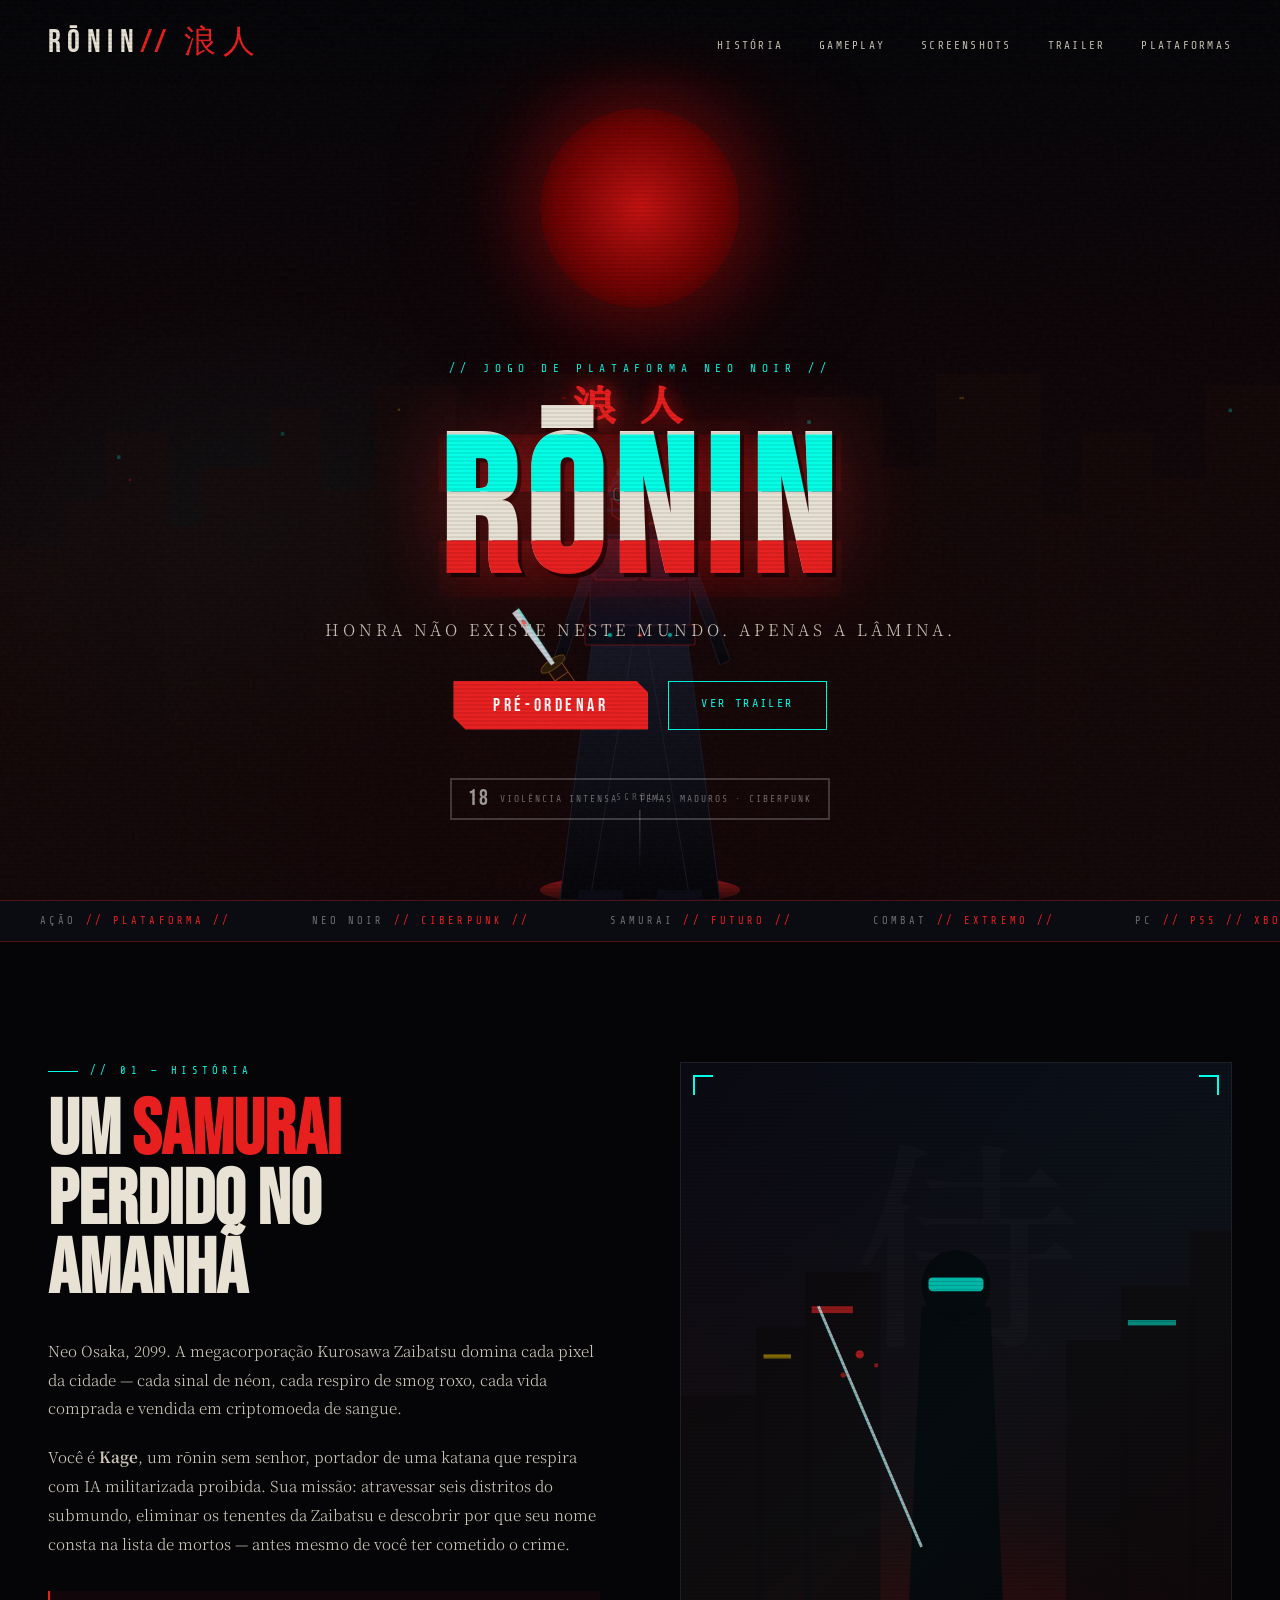
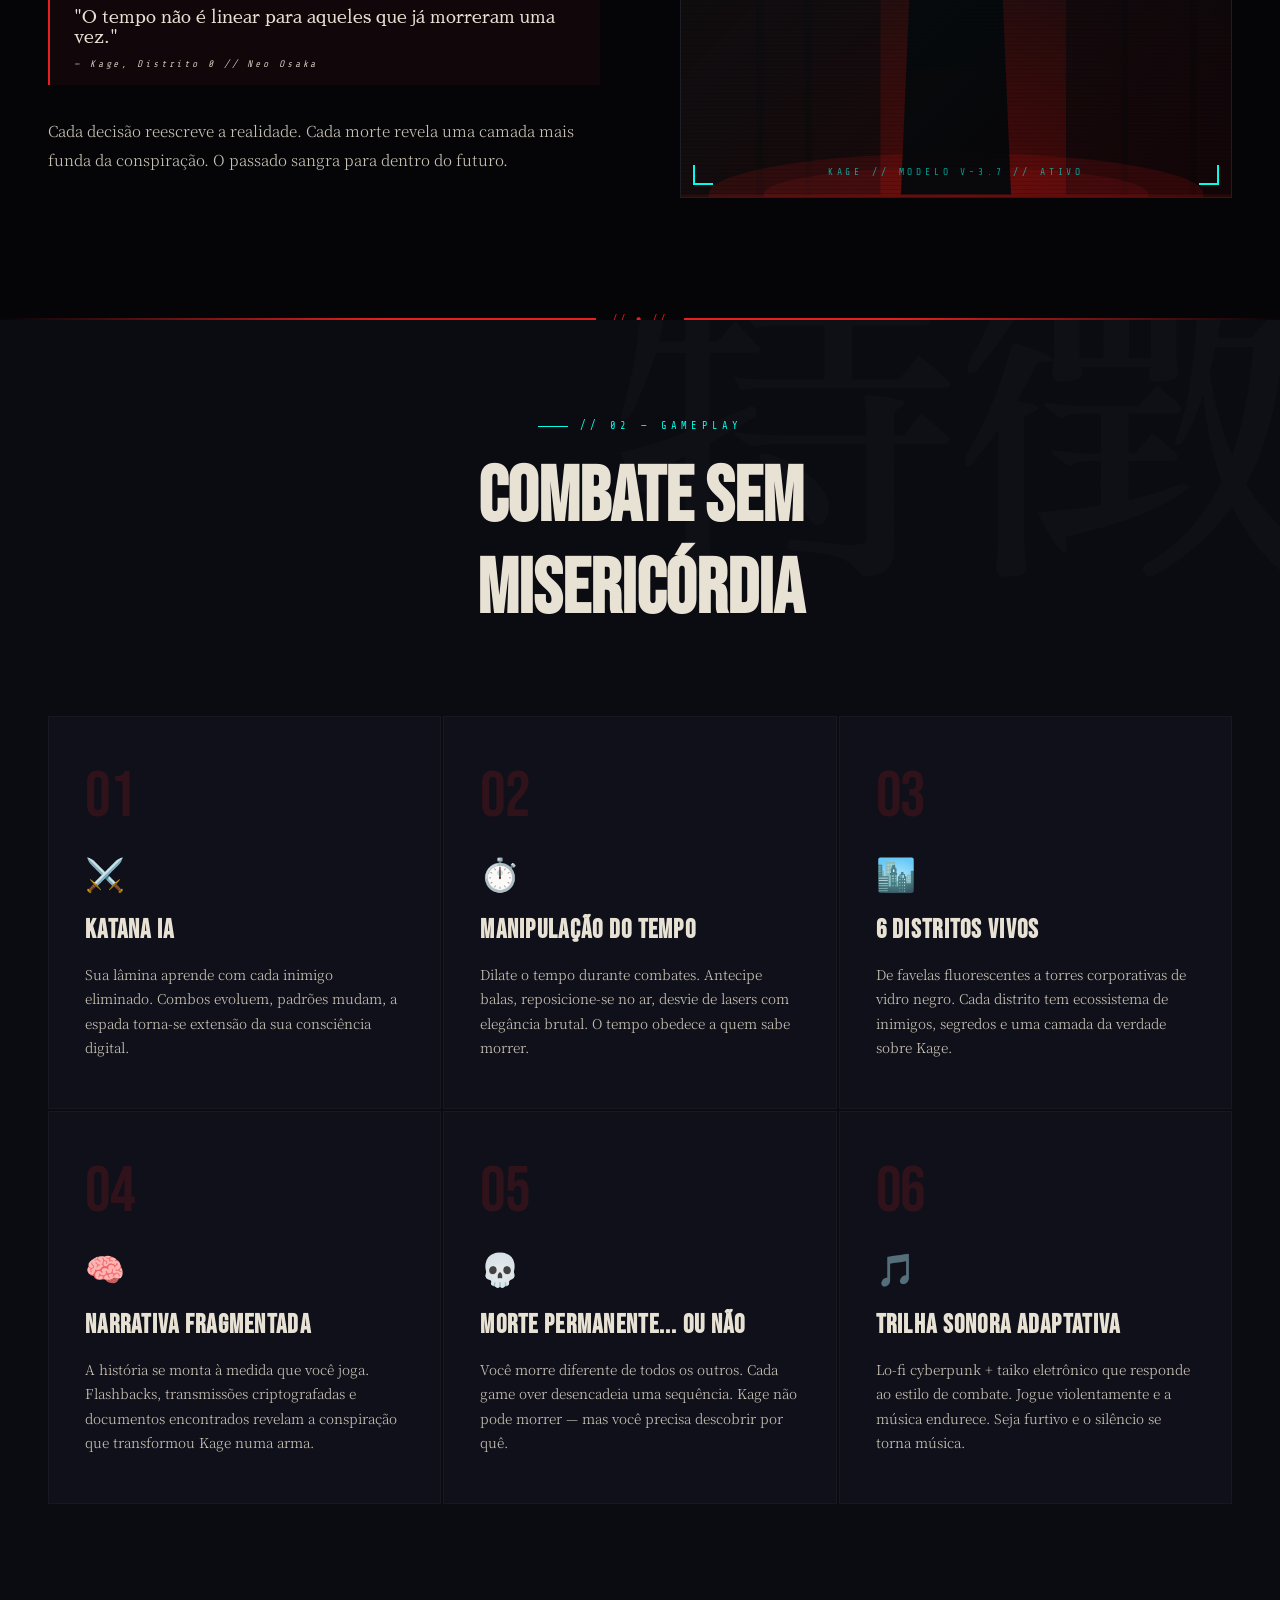
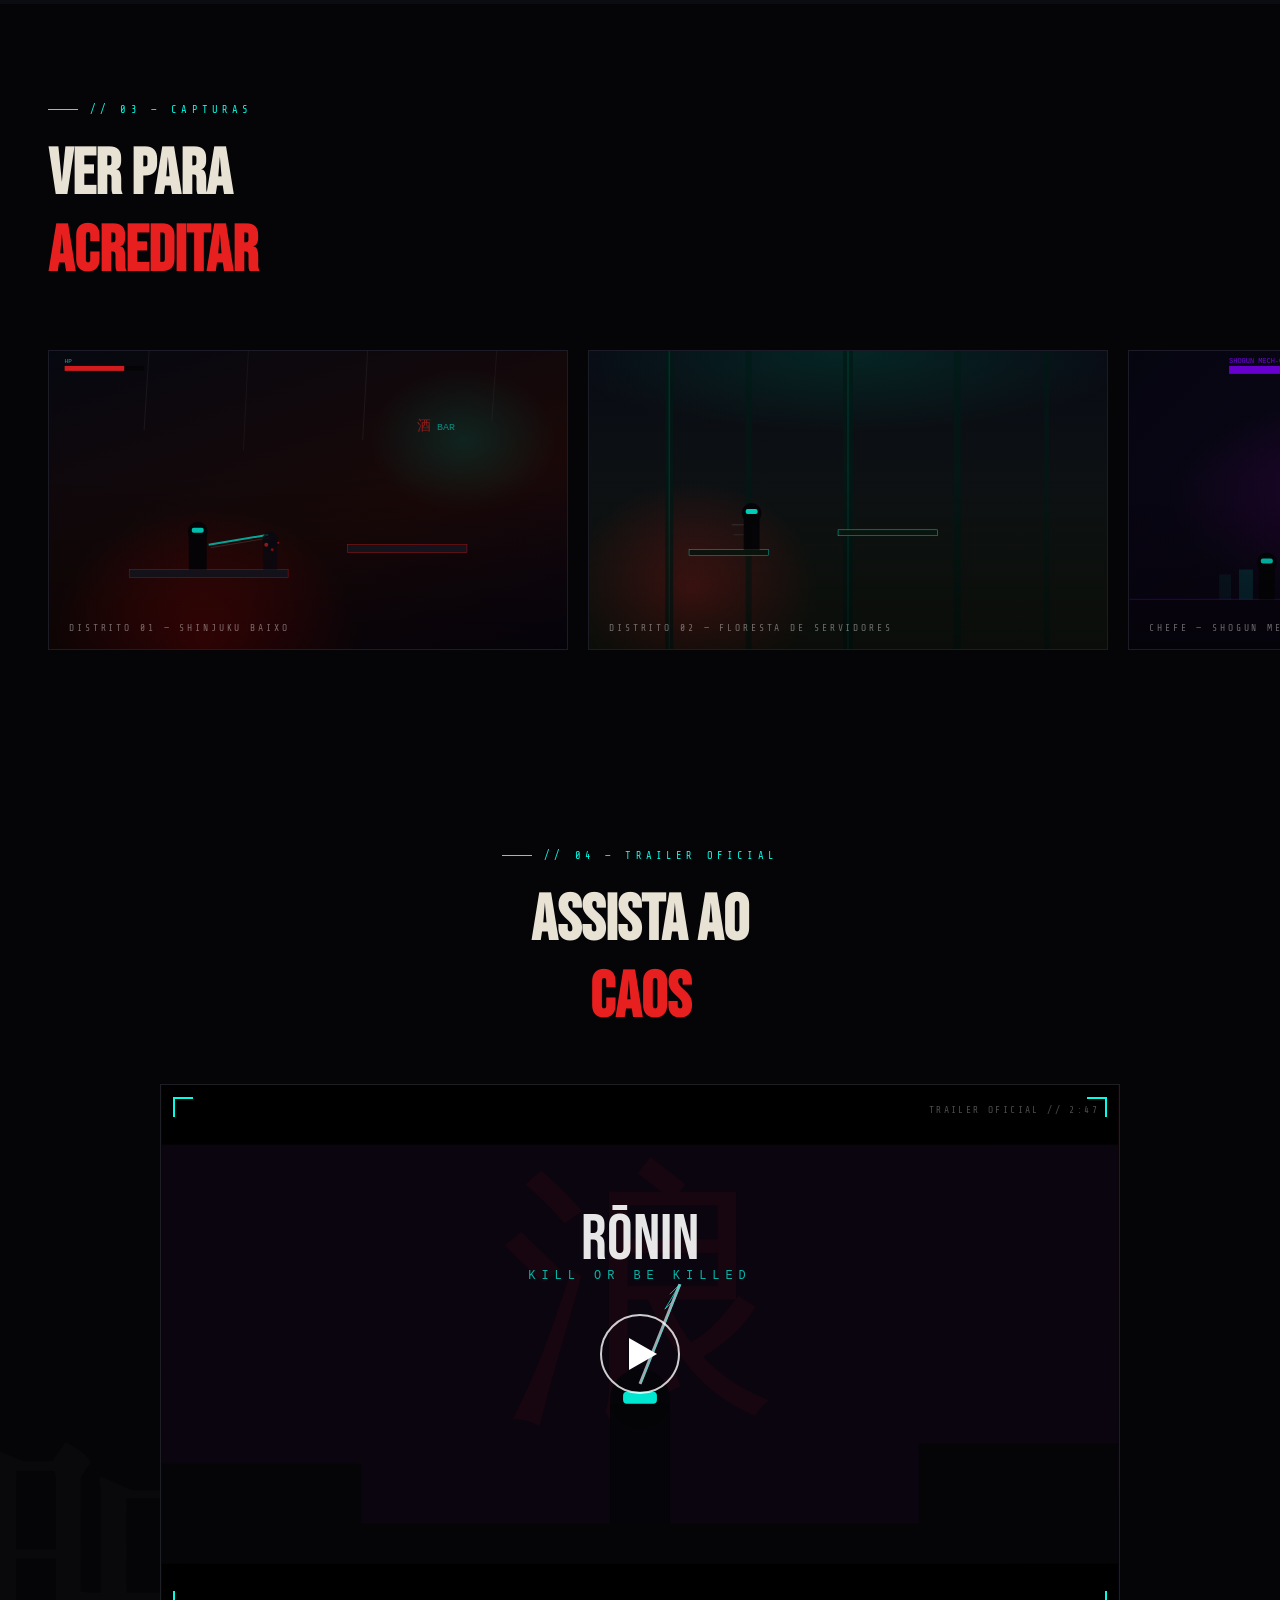
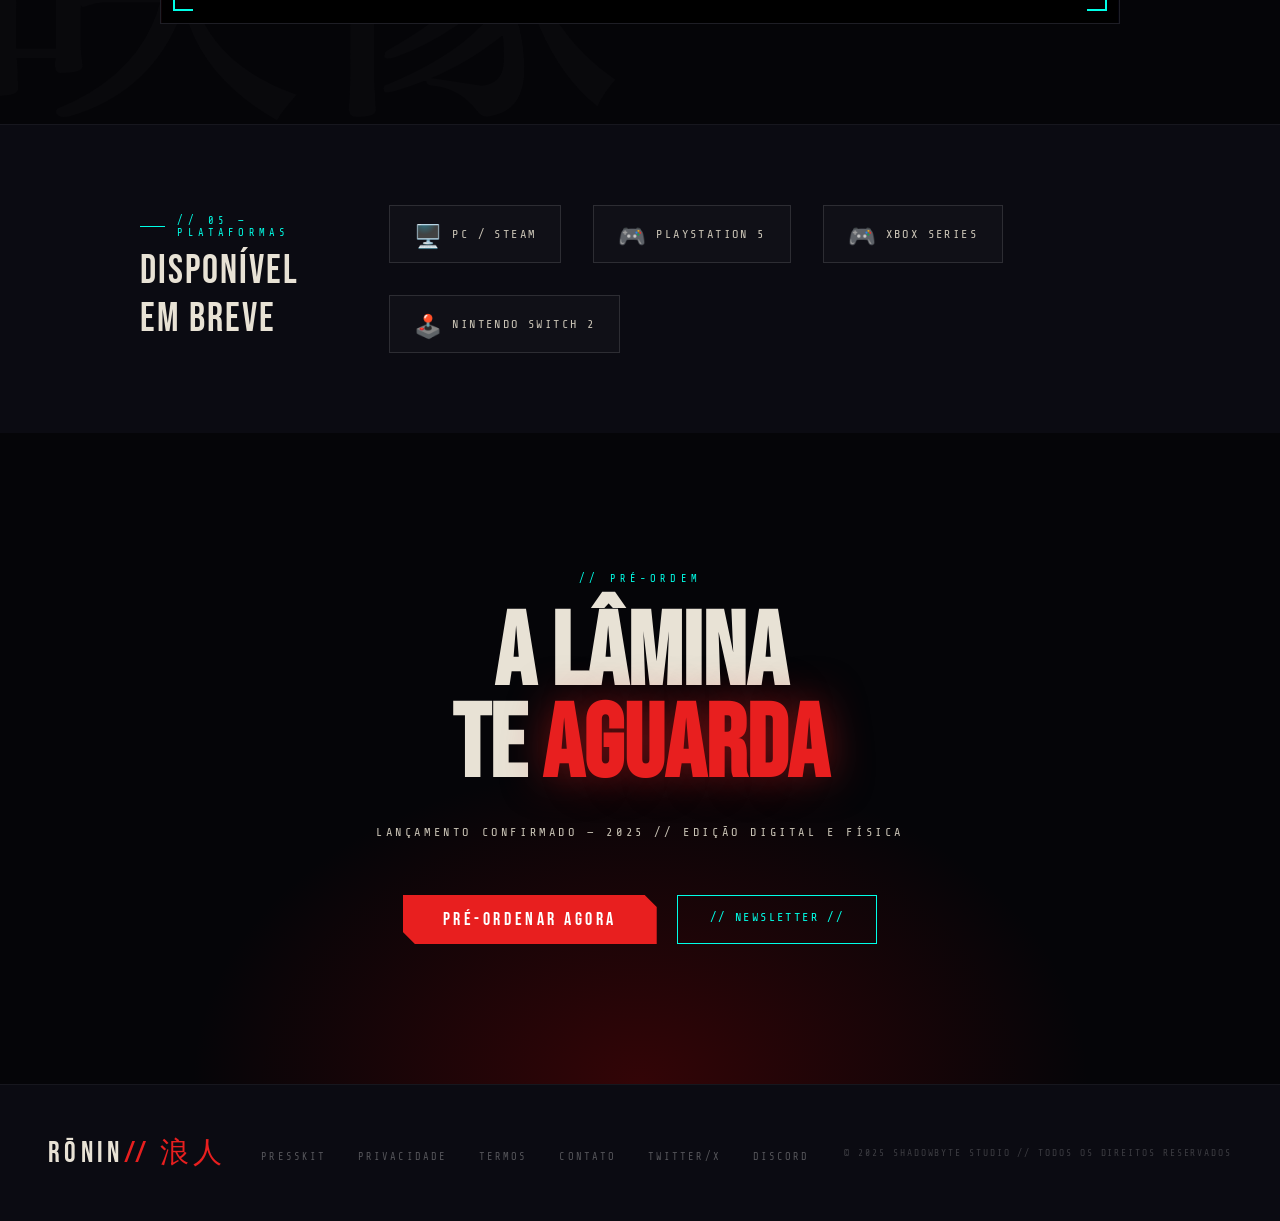
==== site/index.html @ 7853b816 "Criação da persona" ====
<!DOCTYPE html>
<html lang="pt-BR">

<head>
    <meta charset="UTF-8">
    <meta name="viewport" content="width=device-width, initial-scale=1.0">
    <title>RŌNIN // 浪人 — Kill or Be Killed</title>
    <link rel="preconnect" href="https://fonts.googleapis.com">
    <link
        href="https://fonts.googleapis.com/css2?family=Bebas+Neue&family=Noto+Serif+JP:wght@300;400;700&family=Share+Tech+Mono&family=Sawarabi+Mincho&display=swap"
        rel="stylesheet">
    <style>
        :root {
            --red: #e81f1f;
            --red-dark: #8a0000;
            --cyan: #00ffe7;
            --cyan-dim: #00ffe730;
            --yellow: #f5c400;
            --white: #e8e2d5;
            --off-white: #c9c3b5;
            --dark: #050508;
            --dark2: #0b0b12;
            --dark3: #10101a;
            --grey: #1a1a28;
            --mono: 'Share Tech Mono', monospace;
            --display: 'Bebas Neue', sans-serif;
            --serif: 'Noto Serif JP', serif;
            --jp: 'Sawarabi Mincho', serif;
        }

        *,
        *::before,
        *::after {
            box-sizing: border-box;
            margin: 0;
            padding: 0;
        }

        html {
            scroll-behavior: smooth;
        }

        body {
            background: var(--dark);
            color: var(--white);
            font-family: var(--serif);
            overflow-x: hidden;
            cursor: crosshair;
        }

        /* ─── NOISE OVERLAY ─────────────────────────────── */
        body::before {
            content: '';
            position: fixed;
            inset: 0;
            background-image: url("data:image/svg+xml,%3Csvg viewBox='0 0 256 256' xmlns='http://www.w3.org/2000/svg'%3E%3Cfilter id='n'%3E%3CfeTurbulence type='fractalNoise' baseFrequency='0.9' numOctaves='4' stitchTiles='stitch'/%3E%3C/filter%3E%3Crect width='100%25' height='100%25' filter='url(%23n)' opacity='1'/%3E%3C/svg%3E");
            opacity: 0.03;
            pointer-events: none;
            z-index: 9999;
        }

        /* ─── SCANLINES ─────────────────────────────────── */
        body::after {
            content: '';
            position: fixed;
            inset: 0;
            background: repeating-linear-gradient(0deg,
                    transparent,
                    transparent 2px,
                    rgba(0, 0, 0, 0.07) 2px,
                    rgba(0, 0, 0, 0.07) 4px);
            pointer-events: none;
            z-index: 9998;
        }

        /* ─── CUSTOM SCROLLBAR ───────────────────────────── */
        ::-webkit-scrollbar {
            width: 4px;
        }

        ::-webkit-scrollbar-track {
            background: var(--dark);
        }

        ::-webkit-scrollbar-thumb {
            background: var(--red);
        }

        /* ─── NAV ────────────────────────────────────────── */
        nav {
            position: fixed;
            top: 0;
            left: 0;
            right: 0;
            z-index: 1000;
            display: flex;
            justify-content: space-between;
            align-items: center;
            padding: 20px 48px;
            background: linear-gradient(to bottom, rgba(5, 5, 8, 0.95), transparent);
        }

        .nav-logo {
            font-family: var(--display);
            font-size: 2rem;
            letter-spacing: 0.2em;
            color: var(--white);
            text-decoration: none;
        }

        .nav-logo span {
            color: var(--red);
        }

        .nav-links {
            display: flex;
            gap: 36px;
            list-style: none;
        }

        .nav-links a {
            font-family: var(--mono);
            font-size: 0.7rem;
            letter-spacing: 0.2em;
            color: var(--off-white);
            text-decoration: none;
            text-transform: uppercase;
            transition: color 0.2s;
        }

        .nav-links a:hover {
            color: var(--cyan);
        }

        /* ─── HERO ───────────────────────────────────────── */
        #hero {
            position: relative;
            height: 100vh;
            min-height: 700px;
            display: flex;
            align-items: flex-end;
            justify-content: center;
            overflow: hidden;
        }

        .hero-bg {
            position: absolute;
            inset: 0;
            background:
                radial-gradient(ellipse 60% 80% at 50% 100%, #1a0505 0%, transparent 70%),
                radial-gradient(ellipse 40% 40% at 20% 60%, rgba(0, 255, 231, 0.04) 0%, transparent 70%),
                linear-gradient(180deg, #050508 0%, #0d0508 40%, #180a0a 100%);
        }

        /* City skyline SVG background */
        .hero-city {
            position: absolute;
            bottom: 0;
            left: 0;
            right: 0;
            height: 65%;
            opacity: 0.5;
        }

        /* Rain effect */
        .rain-canvas {
            position: absolute;
            inset: 0;
            pointer-events: none;
            opacity: 0.35;
        }

        /* Red moon */
        .hero-moon {
            position: absolute;
            top: 12%;
            left: 50%;
            transform: translateX(-50%);
            width: 200px;
            height: 200px;
            border-radius: 50%;
            background: radial-gradient(circle, #c41010 0%, #6b0000 60%, transparent 100%);
            box-shadow:
                0 0 60px 20px rgba(200, 10, 10, 0.3),
                0 0 120px 60px rgba(200, 10, 10, 0.1);
            animation: moonPulse 6s ease-in-out infinite;
        }

        @keyframes moonPulse {

            0%,
            100% {
                box-shadow: 0 0 60px 20px rgba(200, 10, 10, 0.3), 0 0 120px 60px rgba(200, 10, 10, 0.1);
            }

            50% {
                box-shadow: 0 0 80px 30px rgba(200, 10, 10, 0.45), 0 0 160px 80px rgba(200, 10, 10, 0.15);
            }
        }

        .hero-content {
            position: relative;
            z-index: 10;
            text-align: center;
            padding-bottom: 80px;
            display: flex;
            flex-direction: column;
            align-items: center;
        }

        /* Samurai silhouette */
        .samurai-silhouette {
            position: absolute;
            bottom: 0;
            left: 50%;
            transform: translateX(-50%);
            width: 320px;
            height: 520px;
            z-index: 5;
        }

        .hero-subtitle {
            font-family: var(--mono);
            font-size: 0.7rem;
            letter-spacing: 0.5em;
            color: var(--cyan);
            text-transform: uppercase;
            margin-bottom: 16px;
            animation: fadeUp 1s ease both 0.3s;
        }

        .hero-title {
            font-family: var(--display);
            font-size: clamp(6rem, 15vw, 13rem);
            line-height: 0.85;
            letter-spacing: 0.05em;
            color: var(--white);
            text-shadow:
                0 0 80px rgba(232, 31, 31, 0.4),
                4px 4px 0 rgba(0, 0, 0, 0.8);
            animation: fadeUp 1s ease both 0.5s;
            position: relative;
        }

        .hero-title .kanji {
            display: block;
            font-family: var(--jp);
            font-size: 0.22em;
            letter-spacing: 0.6em;
            color: var(--red);
            margin-bottom: 8px;
            text-shadow: 0 0 20px rgba(232, 31, 31, 0.8);
        }

        .hero-title .glitch {
            position: relative;
            display: inline-block;
        }

        .hero-title .glitch::before,
        .hero-title .glitch::after {
            content: attr(data-text);
            position: absolute;
            top: 0;
            left: 0;
            width: 100%;
            height: 100%;
        }

        .hero-title .glitch::before {
            color: var(--cyan);
            animation: glitch1 4s infinite;
            clip-path: polygon(0 0, 100% 0, 100% 35%, 0 35%);
        }

        .hero-title .glitch::after {
            color: var(--red);
            animation: glitch2 4s infinite;
            clip-path: polygon(0 65%, 100% 65%, 100% 100%, 0 100%);
        }

        @keyframes glitch1 {

            0%,
            90%,
            100% {
                transform: none;
                opacity: 0;
            }

            92% {
                transform: translate(-3px, 2px) skewX(-2deg);
                opacity: 0.8;
            }

            94% {
                transform: translate(3px, -2px) skewX(2deg);
                opacity: 0.6;
            }

            96% {
                transform: translate(-2px, 0);
                opacity: 0.9;
            }

            98% {
                transform: none;
                opacity: 0;
            }
        }

        @keyframes glitch2 {

            0%,
            88%,
            100% {
                transform: none;
                opacity: 0;
            }

            90% {
                transform: translate(3px, -1px) skewX(1deg);
                opacity: 0.7;
            }

            93% {
                transform: translate(-3px, 2px);
                opacity: 0.5;
            }

            95% {
                transform: none;
                opacity: 0;
            }
        }

        .hero-tagline {
            font-family: var(--serif);
            font-size: 1rem;
            font-weight: 300;
            color: var(--off-white);
            letter-spacing: 0.25em;
            margin-top: 20px;
            animation: fadeUp 1s ease both 0.7s;
            text-transform: uppercase;
        }

        .hero-cta {
            display: flex;
            gap: 20px;
            margin-top: 40px;
            animation: fadeUp 1s ease both 0.9s;
        }

        .btn-primary {
            font-family: var(--display);
            font-size: 1.1rem;
            letter-spacing: 0.2em;
            padding: 14px 40px;
            background: var(--red);
            color: #fff;
            border: none;
            cursor: pointer;
            text-decoration: none;
            transition: all 0.2s;
            clip-path: polygon(0 0, calc(100% - 12px) 0, 100% 12px, 100% 100%, 12px 100%, 0 calc(100% - 12px));
            position: relative;
        }

        .btn-primary::before {
            content: '';
            position: absolute;
            inset: 2px;
            background: var(--red-dark);
            clip-path: polygon(0 0, calc(100% - 10px) 0, 100% 10px, 100% 100%, 10px 100%, 0 calc(100% - 10px));
            opacity: 0;
            transition: opacity 0.2s;
        }

        .btn-primary:hover::before {
            opacity: 1;
        }

        .btn-primary:hover {
            transform: translateY(-2px);
            box-shadow: 0 8px 30px rgba(232, 31, 31, 0.5);
        }

        .btn-secondary {
            font-family: var(--mono);
            font-size: 0.75rem;
            letter-spacing: 0.2em;
            padding: 14px 32px;
            background: transparent;
            color: var(--cyan);
            border: 1px solid var(--cyan);
            cursor: pointer;
            text-decoration: none;
            text-transform: uppercase;
            transition: all 0.2s;
        }

        .btn-secondary:hover {
            background: var(--cyan-dim);
            box-shadow: 0 0 20px rgba(0, 255, 231, 0.3);
        }

        .hero-scroll {
            position: absolute;
            bottom: 30px;
            left: 50%;
            transform: translateX(-50%);
            display: flex;
            flex-direction: column;
            align-items: center;
            gap: 8px;
            z-index: 20;
        }

        .hero-scroll span {
            font-family: var(--mono);
            font-size: 0.6rem;
            letter-spacing: 0.3em;
            color: rgba(255, 255, 255, 0.3);
            text-transform: uppercase;
        }

        .scroll-line {
            width: 1px;
            height: 60px;
            background: linear-gradient(to bottom, rgba(255, 255, 255, 0.3), transparent);
            animation: scrollLine 2s ease-in-out infinite;
        }

        @keyframes scrollLine {
            0% {
                transform: scaleY(0);
                transform-origin: top;
            }

            50% {
                transform: scaleY(1);
                transform-origin: top;
            }

            51% {
                transform: scaleY(1);
                transform-origin: bottom;
            }

            100% {
                transform: scaleY(0);
                transform-origin: bottom;
            }
        }

        @keyframes fadeUp {
            from {
                opacity: 0;
                transform: translateY(30px);
            }

            to {
                opacity: 1;
                transform: translateY(0);
            }
        }

        /* ─── DIVIDER ────────────────────────────────────── */
        .divider {
            position: relative;
            height: 2px;
            margin: 0;
            background: linear-gradient(90deg, transparent, var(--red) 30%, var(--red) 70%, transparent);
            overflow: visible;
        }

        .divider::after {
            content: '// ● //';
            position: absolute;
            left: 50%;
            top: 50%;
            transform: translate(-50%, -50%);
            background: var(--dark);
            color: var(--red);
            font-family: var(--mono);
            font-size: 0.6rem;
            padding: 0 16px;
            letter-spacing: 0.3em;
        }

        /* ─── INFO STRIP ─────────────────────────────────── */
        .info-strip {
            background: var(--dark2);
            border-top: 1px solid rgba(232, 31, 31, 0.3);
            border-bottom: 1px solid rgba(232, 31, 31, 0.3);
            padding: 14px 0;
            overflow: hidden;
        }

        .marquee-track {
            display: flex;
            gap: 0;
            animation: marquee 25s linear infinite;
            white-space: nowrap;
        }

        .marquee-item {
            font-family: var(--mono);
            font-size: 0.65rem;
            letter-spacing: 0.3em;
            color: rgba(255, 255, 255, 0.4);
            padding: 0 40px;
            text-transform: uppercase;
            flex-shrink: 0;
        }

        .marquee-item span {
            color: var(--red);
        }

        @keyframes marquee {
            from {
                transform: translateX(0);
            }

            to {
                transform: translateX(-50%);
            }
        }

        /* ─── STORY ──────────────────────────────────────── */
        #story {
            position: relative;
            padding: 120px 48px;
            display: grid;
            grid-template-columns: 1fr 1fr;
            gap: 80px;
            align-items: center;
            max-width: 1300px;
            margin: 0 auto;
        }

        .section-label {
            font-family: var(--mono);
            font-size: 0.65rem;
            letter-spacing: 0.4em;
            color: var(--cyan);
            text-transform: uppercase;
            margin-bottom: 20px;
            display: flex;
            align-items: center;
            gap: 12px;
        }

        .section-label::before {
            content: '';
            width: 30px;
            height: 1px;
            background: var(--cyan);
        }

        .story-title {
            font-family: var(--display);
            font-size: clamp(3rem, 6vw, 5.5rem);
            line-height: 0.9;
            color: var(--white);
            margin-bottom: 32px;
        }

        .story-title em {
            font-style: normal;
            color: var(--red);
        }

        .story-text {
            font-size: 0.95rem;
            line-height: 1.9;
            color: var(--off-white);
            font-weight: 300;
            margin-bottom: 20px;
        }

        .story-quote {
            border-left: 2px solid var(--red);
            padding: 16px 24px;
            margin: 32px 0;
            font-family: var(--jp);
            font-size: 1.1rem;
            color: var(--white);
            background: rgba(232, 31, 31, 0.05);
        }

        .story-quote cite {
            display: block;
            font-family: var(--mono);
            font-size: 0.6rem;
            letter-spacing: 0.3em;
            color: var(--off-white);
            margin-top: 12px;
        }

        /* Glitch card */
        .story-visual {
            position: relative;
        }

        .glitch-card {
            position: relative;
            width: 100%;
            aspect-ratio: 3/4;
            background: var(--dark3);
            border: 1px solid rgba(255, 255, 255, 0.06);
            overflow: hidden;
        }

        .glitch-card-inner {
            width: 100%;
            height: 100%;
            display: flex;
            align-items: center;
            justify-content: center;
            position: relative;
        }

        /* The samurai art in the card */
        .card-art {
            width: 100%;
            height: 100%;
            position: relative;
            overflow: hidden;
        }

        .card-art-bg {
            position: absolute;
            inset: 0;
            background:
                radial-gradient(ellipse 100% 60% at 50% 100%, rgba(100, 5, 5, 0.6) 0%, transparent 70%),
                linear-gradient(180deg, #0a0a14 0%, #1a0808 100%);
        }

        .card-kanji-bg {
            position: absolute;
            top: 10%;
            left: 50%;
            transform: translateX(-50%);
            font-family: var(--jp);
            font-size: 14rem;
            color: rgba(255, 255, 255, 0.02);
            letter-spacing: -0.1em;
            pointer-events: none;
            white-space: nowrap;
        }

        /* Inline SVG samurai */
        .card-samurai-svg {
            position: absolute;
            bottom: 0;
            left: 50%;
            transform: translateX(-50%);
            width: 80%;
            max-width: 300px;
        }

        .glitch-card::before {
            content: '';
            position: absolute;
            inset: 0;
            background: linear-gradient(135deg,
                    transparent 0%,
                    rgba(0, 255, 231, 0.03) 50%,
                    transparent 100%);
            pointer-events: none;
            z-index: 2;
        }

        .card-scanlines {
            position: absolute;
            inset: 0;
            background: repeating-linear-gradient(0deg,
                    transparent,
                    transparent 3px,
                    rgba(0, 0, 0, 0.15) 3px,
                    rgba(0, 0, 0, 0.15) 4px);
            pointer-events: none;
            z-index: 3;
        }

        .card-corner {
            position: absolute;
            width: 20px;
            height: 20px;
            z-index: 10;
        }

        .card-corner.tl {
            top: 12px;
            left: 12px;
            border-top: 2px solid var(--cyan);
            border-left: 2px solid var(--cyan);
        }

        .card-corner.tr {
            top: 12px;
            right: 12px;
            border-top: 2px solid var(--cyan);
            border-right: 2px solid var(--cyan);
        }

        .card-corner.bl {
            bottom: 12px;
            left: 12px;
            border-bottom: 2px solid var(--cyan);
            border-left: 2px solid var(--cyan);
        }

        .card-corner.br {
            bottom: 12px;
            right: 12px;
            border-bottom: 2px solid var(--cyan);
            border-right: 2px solid var(--cyan);
        }

        .card-label {
            position: absolute;
            bottom: 20px;
            left: 0;
            right: 0;
            text-align: center;
            font-family: var(--mono);
            font-size: 0.6rem;
            letter-spacing: 0.4em;
            color: rgba(0, 255, 231, 0.6);
            z-index: 10;
            text-transform: uppercase;
        }

        /* ─── FEATURES ───────────────────────────────────── */
        #features {
            padding: 100px 48px;
            background: var(--dark2);
            position: relative;
            overflow: hidden;
        }

        #features::before {
            content: '特徴';
            position: absolute;
            top: -60px;
            right: -30px;
            font-family: var(--jp);
            font-size: 22rem;
            color: rgba(255, 255, 255, 0.015);
            pointer-events: none;
            line-height: 1;
        }

        .features-header {
            text-align: center;
            max-width: 600px;
            margin: 0 auto 80px;
        }

        .features-title {
            font-family: var(--display);
            font-size: clamp(3rem, 6vw, 5rem);
            color: var(--white);
        }

        .features-grid {
            display: grid;
            grid-template-columns: repeat(3, 1fr);
            gap: 2px;
            max-width: 1200px;
            margin: 0 auto;
        }

        .feature-item {
            background: var(--dark3);
            padding: 48px 36px;
            position: relative;
            overflow: hidden;
            transition: background 0.3s;
            border: 1px solid rgba(255, 255, 255, 0.03);
        }

        .feature-item:hover {
            background: #14141f;
        }

        .feature-item::before {
            content: '';
            position: absolute;
            top: 0;
            left: 0;
            right: 0;
            height: 2px;
            background: var(--red);
            transform: scaleX(0);
            transform-origin: left;
            transition: transform 0.4s ease;
        }

        .feature-item:hover::before {
            transform: scaleX(1);
        }

        .feature-number {
            font-family: var(--display);
            font-size: 4rem;
            color: rgba(232, 31, 31, 0.15);
            line-height: 1;
            margin-bottom: 20px;
            letter-spacing: -0.02em;
        }

        .feature-icon {
            font-size: 2rem;
            margin-bottom: 20px;
            display: block;
        }

        .feature-title {
            font-family: var(--display);
            font-size: 1.6rem;
            letter-spacing: 0.05em;
            color: var(--white);
            margin-bottom: 16px;
        }

        .feature-desc {
            font-size: 0.85rem;
            line-height: 1.8;
            color: var(--off-white);
            font-weight: 300;
        }

        /* ─── SCREENSHOTS ────────────────────────────────── */
        #screenshots {
            padding: 100px 0;
            position: relative;
        }

        .screenshots-header {
            padding: 0 48px;
            margin-bottom: 60px;
        }

        .screenshots-title {
            font-family: var(--display);
            font-size: clamp(2.5rem, 5vw, 4.5rem);
            color: var(--white);
        }

        .screenshots-scroll {
            display: flex;
            gap: 20px;
            padding: 0 48px;
            overflow-x: auto;
            scrollbar-width: none;
            -ms-overflow-style: none;
        }

        .screenshots-scroll::-webkit-scrollbar {
            display: none;
        }

        .screenshot-card {
            flex-shrink: 0;
            width: 520px;
            height: 300px;
            position: relative;
            overflow: hidden;
            background: var(--dark3);
            border: 1px solid rgba(255, 255, 255, 0.05);
            cursor: pointer;
        }

        .screenshot-inner {
            width: 100%;
            height: 100%;
            position: relative;
            display: flex;
            align-items: center;
            justify-content: center;
            overflow: hidden;
        }

        /* screenshot placeholder scenes */
        .ss-bg {
            position: absolute;
            inset: 0;
            transition: transform 0.5s ease;
        }

        .screenshot-card:hover .ss-bg {
            transform: scale(1.04);
        }

        .ss-1 {
            background:
                radial-gradient(ellipse 50% 80% at 30% 100%, rgba(120, 5, 5, 0.7) 0%, transparent 60%),
                radial-gradient(ellipse 30% 40% at 80% 30%, rgba(0, 100, 80, 0.3) 0%, transparent 60%),
                linear-gradient(160deg, #060810 0%, #1a0808 60%, #0a0614 100%);
        }

        .ss-2 {
            background:
                radial-gradient(ellipse 80% 40% at 50% 0%, rgba(0, 80, 60, 0.4) 0%, transparent 70%),
                radial-gradient(ellipse 40% 60% at 20% 80%, rgba(232, 31, 31, 0.3) 0%, transparent 60%),
                linear-gradient(180deg, #080a14 0%, #141a12 100%);
        }

        .ss-3 {
            background:
                radial-gradient(ellipse 60% 50% at 50% 50%, rgba(80, 0, 100, 0.4) 0%, transparent 70%),
                radial-gradient(ellipse 30% 40% at 80% 80%, rgba(232, 31, 31, 0.4) 0%, transparent 60%),
                linear-gradient(135deg, #050510 0%, #140820 100%);
        }

        .ss-4 {
            background:
                radial-gradient(ellipse 70% 60% at 30% 40%, rgba(180, 80, 0, 0.3) 0%, transparent 70%),
                radial-gradient(ellipse 40% 50% at 70% 70%, rgba(232, 31, 31, 0.3) 0%, transparent 60%),
                linear-gradient(180deg, #0a0805 0%, #1a100a 100%);
        }

        .ss-label {
            position: absolute;
            bottom: 16px;
            left: 20px;
            font-family: var(--mono);
            font-size: 0.6rem;
            letter-spacing: 0.3em;
            color: rgba(255, 255, 255, 0.4);
            text-transform: uppercase;
            z-index: 5;
        }

        .ss-overlay {
            position: absolute;
            inset: 0;
            background: linear-gradient(to top, rgba(0, 0, 0, 0.5), transparent 60%);
            z-index: 4;
        }

        /* Pixel art-like elements in screenshots */
        .ss-element {
            position: absolute;
            z-index: 3;
        }

        /* ─── TRAILER ────────────────────────────────────── */
        #trailer {
            padding: 100px 48px;
            background: var(--dark);
            position: relative;
            overflow: hidden;
        }

        #trailer::before {
            content: '映像';
            position: absolute;
            bottom: -40px;
            left: -20px;
            font-family: var(--jp);
            font-size: 20rem;
            color: rgba(255, 255, 255, 0.015);
            pointer-events: none;
        }

        .trailer-inner {
            max-width: 960px;
            margin: 0 auto;
            text-align: center;
        }

        .trailer-title {
            font-family: var(--display);
            font-size: clamp(2.5rem, 5vw, 4.5rem);
            color: var(--white);
            margin-bottom: 48px;
        }

        .video-frame {
            position: relative;
            aspect-ratio: 16/9;
            background: var(--dark2);
            border: 1px solid rgba(255, 255, 255, 0.08);
            overflow: hidden;
            cursor: pointer;
        }

        .video-frame-bg {
            position: absolute;
            inset: 0;
            background:
                radial-gradient(ellipse 60% 60% at 50% 50%, rgba(80, 5, 5, 0.5) 0%, transparent 70%),
                linear-gradient(135deg, #0a050f 0%, #150505 50%, #050510 100%);
        }

        .play-btn {
            position: absolute;
            top: 50%;
            left: 50%;
            transform: translate(-50%, -50%);
            width: 80px;
            height: 80px;
            border: 2px solid rgba(255, 255, 255, 0.8);
            border-radius: 50%;
            display: flex;
            align-items: center;
            justify-content: center;
            transition: all 0.3s;
            z-index: 5;
        }

        .play-btn::after {
            content: '';
            width: 0;
            height: 0;
            border-left: 28px solid white;
            border-top: 16px solid transparent;
            border-bottom: 16px solid transparent;
            margin-left: 6px;
        }

        .video-frame:hover .play-btn {
            border-color: var(--red);
            box-shadow: 0 0 40px rgba(232, 31, 31, 0.5);
        }

        .video-frame:hover .play-btn::after {
            border-left-color: var(--red);
        }

        .video-corners .card-corner {
            z-index: 6;
        }

        .video-label {
            position: absolute;
            top: 20px;
            right: 20px;
            font-family: var(--mono);
            font-size: 0.6rem;
            letter-spacing: 0.25em;
            color: rgba(255, 255, 255, 0.3);
            z-index: 6;
            text-transform: uppercase;
        }

        /* ─── PLATFORMS ──────────────────────────────────── */
        #platforms {
            padding: 80px 48px;
            background: var(--dark2);
            border-top: 1px solid rgba(255, 255, 255, 0.05);
        }

        .platforms-inner {
            max-width: 1000px;
            margin: 0 auto;
            display: flex;
            justify-content: space-between;
            align-items: center;
            gap: 48px;
        }

        .platforms-left .section-label {
            margin-bottom: 8px;
        }

        .platforms-text {
            font-family: var(--display);
            font-size: 2.5rem;
            color: var(--white);
            letter-spacing: 0.05em;
        }

        .platform-list {
            display: flex;
            gap: 32px;
            flex-wrap: wrap;
        }

        .platform-badge {
            display: flex;
            align-items: center;
            gap: 10px;
            padding: 12px 24px;
            border: 1px solid rgba(255, 255, 255, 0.12);
            background: rgba(255, 255, 255, 0.02);
            transition: all 0.2s;
        }

        .platform-badge:hover {
            border-color: var(--cyan);
            background: rgba(0, 255, 231, 0.05);
        }

        .platform-icon {
            font-size: 1.4rem;
        }

        .platform-name {
            font-family: var(--mono);
            font-size: 0.75rem;
            letter-spacing: 0.2em;
            color: var(--off-white);
            text-transform: uppercase;
        }

        /* ─── CTA / FOOTER ───────────────────────────────── */
        #cta {
            padding: 140px 48px;
            text-align: center;
            position: relative;
            overflow: hidden;
        }

        #cta::before {
            content: '';
            position: absolute;
            inset: 0;
            background:
                radial-gradient(ellipse 50% 70% at 50% 100%, rgba(120, 5, 5, 0.4) 0%, transparent 70%);
            pointer-events: none;
        }

        .cta-label {
            margin-bottom: 24px;
            justify-content: center;
        }

        .cta-label::before {
            display: none;
        }

        .cta-title {
            font-family: var(--display);
            font-size: clamp(3.5rem, 8vw, 7rem);
            color: var(--white);
            line-height: 0.9;
            margin-bottom: 32px;
            position: relative;
            z-index: 1;
        }

        .cta-title em {
            font-style: normal;
            color: var(--red);
            text-shadow: 0 0 40px rgba(232, 31, 31, 0.5);
        }

        .cta-sub {
            font-family: var(--mono);
            font-size: 0.75rem;
            letter-spacing: 0.3em;
            color: var(--off-white);
            margin-bottom: 56px;
            position: relative;
            z-index: 1;
            text-transform: uppercase;
        }

        .cta-buttons {
            display: flex;
            gap: 20px;
            justify-content: center;
            position: relative;
            z-index: 1;
        }

        footer {
            background: var(--dark2);
            border-top: 1px solid rgba(255, 255, 255, 0.05);
            padding: 48px;
        }

        .footer-inner {
            max-width: 1200px;
            margin: 0 auto;
            display: flex;
            justify-content: space-between;
            align-items: center;
            flex-wrap: wrap;
            gap: 24px;
        }

        .footer-logo {
            font-family: var(--display);
            font-size: 1.8rem;
            letter-spacing: 0.15em;
            color: var(--white);
        }

        .footer-logo span {
            color: var(--red);
        }

        .footer-links {
            display: flex;
            gap: 32px;
            list-style: none;
        }

        .footer-links a {
            font-family: var(--mono);
            font-size: 0.65rem;
            letter-spacing: 0.2em;
            color: rgba(255, 255, 255, 0.3);
            text-decoration: none;
            text-transform: uppercase;
            transition: color 0.2s;
        }

        .footer-links a:hover {
            color: var(--cyan);
        }

        .footer-copy {
            font-family: var(--mono);
            font-size: 0.6rem;
            letter-spacing: 0.2em;
            color: rgba(255, 255, 255, 0.2);
            text-transform: uppercase;
        }

        /* ─── RATING BADGE ───────────────────────────────── */
        .age-rating {
            display: inline-flex;
            align-items: center;
            gap: 10px;
            border: 2px solid rgba(255, 255, 255, 0.2);
            padding: 8px 16px;
            font-family: var(--mono);
            font-size: 0.6rem;
            letter-spacing: 0.2em;
            color: rgba(255, 255, 255, 0.4);
            text-transform: uppercase;
            margin-top: 48px;
        }

        .rating-num {
            font-family: var(--display);
            font-size: 1.4rem;
            color: rgba(255, 255, 255, 0.6);
            line-height: 1;
        }

        /* ─── SCROLL REVEAL ──────────────────────────────── */
        .reveal {
            opacity: 0;
            transform: translateY(40px);
            transition: opacity 0.8s ease, transform 0.8s ease;
        }

        .reveal.visible {
            opacity: 1;
            transform: translateY(0);
        }

        /* ─── NEON LINE DECORATIONS ──────────────────────── */
        .neon-line-h {
            height: 1px;
            background: linear-gradient(90deg, transparent, var(--cyan) 50%, transparent);
            margin: 48px 0;
            opacity: 0.2;
        }

        /* ─── RESPONSIVE ─────────────────────────────────── */
        @media (max-width: 900px) {
            nav {
                padding: 16px 24px;
            }

            .nav-links {
                display: none;
            }

            #story {
                grid-template-columns: 1fr;
                gap: 48px;
                padding: 80px 24px;
            }

            #features {
                padding: 80px 24px;
            }

            .features-grid {
                grid-template-columns: 1fr;
            }

            .screenshots-scroll {
                padding: 0 24px;
            }

            .screenshot-card {
                width: 85vw;
            }

            #trailer {
                padding: 80px 24px;
            }

            #platforms {
                padding: 60px 24px;
            }

            .platforms-inner {
                flex-direction: column;
                text-align: center;
            }

            #cta {
                padding: 100px 24px;
            }

            footer {
                padding: 32px 24px;
            }

            .footer-inner {
                flex-direction: column;
                text-align: center;
            }

            .footer-links {
                flex-wrap: wrap;
                justify-content: center;
            }
        }
    </style>
</head>

<body>

    <!-- NAV -->
    <nav>
        <a href="#" class="nav-logo">RŌNIN<span>// 浪人</span></a>
        <ul class="nav-links">
            <li><a href="#story">História</a></li>
            <li><a href="#features">Gameplay</a></li>
            <li><a href="#screenshots">Screenshots</a></li>
            <li><a href="#trailer">Trailer</a></li>
            <li><a href="#platforms">Plataformas</a></li>
        </ul>
    </nav>

    <!-- HERO -->
    <section id="hero">
        <div class="hero-bg"></div>
        <canvas class="rain-canvas" id="rainCanvas"></canvas>
        <div class="hero-moon"></div>

        <!-- City skyline SVG -->
        <svg class="hero-city" viewBox="0 0 1440 500" xmlns="http://www.w3.org/2000/svg"
            preserveAspectRatio="xMidYMax slice">
            <defs>
                <linearGradient id="cityGrad" x1="0" y1="0" x2="0" y2="1">
                    <stop offset="0%" stop-color="#1a0a0a" stop-opacity="0.9" />
                    <stop offset="100%" stop-color="#0d0508" stop-opacity="1" />
                </linearGradient>
            </defs>
            <!-- Background buildings -->
            <rect x="0" y="200" width="60" height="300" fill="url(#cityGrad)" />
            <rect x="55" y="160" width="40" height="340" fill="url(#cityGrad)" />
            <rect x="90" y="100" width="55" height="400" fill="url(#cityGrad)" />
            <rect x="140" y="180" width="35" height="320" fill="url(#cityGrad)" />
            <rect x="170" y="130" width="65" height="370" fill="url(#cityGrad)" />
            <rect x="230" y="80" width="45" height="420" fill="url(#cityGrad)" />
            <rect x="270" y="150" width="55" height="350" fill="url(#cityGrad)" />
            <rect x="320" y="60" width="70" height="440" fill="url(#cityGrad)" />
            <rect x="385" y="180" width="40" height="320" fill="url(#cityGrad)" />
            <rect x="420" y="120" width="50" height="380" fill="url(#cityGrad)" />
            <rect x="465" y="50" width="80" height="450" fill="url(#cityGrad)" />
            <rect x="540" y="160" width="45" height="340" fill="url(#cityGrad)" />
            <rect x="580" y="90" width="60" height="410" fill="url(#cityGrad)" />
            <rect x="635" y="140" width="50" height="360" fill="url(#cityGrad)" />
            <rect x="680" y="70" width="75" height="430" fill="url(#cityGrad)" />
            <rect x="750" y="130" width="55" height="370" fill="url(#cityGrad)" />
            <rect x="800" y="50" width="90" height="450" fill="url(#cityGrad)" />
            <rect x="885" y="170" width="45" height="330" fill="url(#cityGrad)" />
            <rect x="925" y="100" width="60" height="400" fill="url(#cityGrad)" />
            <rect x="980" y="140" width="55" height="360" fill="url(#cityGrad)" />
            <rect x="1030" y="60" width="80" height="440" fill="url(#cityGrad)" />
            <rect x="1105" y="170" width="40" height="330" fill="url(#cityGrad)" />
            <rect x="1140" y="110" width="65" height="390" fill="url(#cityGrad)" />
            <rect x="1200" y="80" width="55" height="420" fill="url(#cityGrad)" />
            <rect x="1250" y="150" width="50" height="350" fill="url(#cityGrad)" />
            <rect x="1295" y="50" width="85" height="450" fill="url(#cityGrad)" />
            <rect x="1375" y="180" width="65" height="320" fill="url(#cityGrad)" />
            <!-- Neon window dots -->
            <rect x="100" y="120" width="3" height="3" fill="#00ffe7" opacity="0.5" />
            <rect x="110" y="140" width="2" height="2" fill="#e81f1f" opacity="0.6" />
            <rect x="240" y="100" width="3" height="3" fill="#00ffe7" opacity="0.4" />
            <rect x="340" y="80" width="2" height="2" fill="#f5c400" opacity="0.5" />
            <rect x="480" y="70" width="4" height="2" fill="#e81f1f" opacity="0.5" />
            <rect x="690" y="90" width="3" height="3" fill="#00ffe7" opacity="0.6" />
            <rect x="820" y="70" width="4" height="2" fill="#f5c400" opacity="0.4" />
            <rect x="1050" y="80" width="3" height="3" fill="#00ffe7" opacity="0.5" />
            <rect x="1310" y="70" width="2" height="4" fill="#e81f1f" opacity="0.6" />
        </svg>

        <!-- Samurai SVG silhouette -->
        <svg class="samurai-silhouette" viewBox="0 0 320 520" xmlns="http://www.w3.org/2000/svg">
            <defs>
                <filter id="glow-red">
                    <feGaussianBlur stdDeviation="4" result="blur" />
                    <feMerge>
                        <feMergeNode in="blur" />
                        <feMergeNode in="SourceGraphic" />
                    </feMerge>
                </filter>
                <filter id="glow-cyan">
                    <feGaussianBlur stdDeviation="3" result="blur" />
                    <feMerge>
                        <feMergeNode in="blur" />
                        <feMergeNode in="SourceGraphic" />
                    </feMerge>
                </filter>
                <linearGradient id="bodyGrad" x1="0" y1="0" x2="0" y2="1">
                    <stop offset="0%" stop-color="#1a1a2a" />
                    <stop offset="100%" stop-color="#050508" />
                </linearGradient>
                <linearGradient id="glowBase" x1="0" y1="0" x2="0" y2="1">
                    <stop offset="0%" stop-color="#e81f1f" stop-opacity="0.6" />
                    <stop offset="100%" stop-color="#e81f1f" stop-opacity="0" />
                </linearGradient>
            </defs>

            <!-- Ground glow -->
            <ellipse cx="160" cy="510" rx="100" ry="15" fill="url(#glowBase)" />

            <!-- Robe / body -->
            <path d="M120 200 L80 520 L240 520 L200 200 Z" fill="url(#bodyGrad)" stroke="#1a1a2a" stroke-width="1" />
            <!-- Robe detail lines -->
            <line x1="160" y1="220" x2="110" y2="520" stroke="#2a2a3a" stroke-width="1" opacity="0.5" />
            <line x1="160" y1="220" x2="210" y2="520" stroke="#2a2a3a" stroke-width="1" opacity="0.5" />

            <!-- Belt / obi -->
            <rect x="105" y="245" width="110" height="20" rx="2" fill="#0a0a14" stroke="#e81f1f" stroke-width="0.5"
                opacity="0.8" />
            <!-- Cyber belt circuit detail -->
            <line x1="115" y1="255" x2="205" y2="255" stroke="#00ffe7" stroke-width="0.5" opacity="0.4"
                filter="url(#glow-cyan)" />
            <circle cx="130" cy="255" r="2" fill="#00ffe7" opacity="0.6" filter="url(#glow-cyan)" />
            <circle cx="160" cy="255" r="2" fill="#e81f1f" opacity="0.6" filter="url(#glow-red)" />
            <circle cx="190" cy="255" r="2" fill="#00ffe7" opacity="0.6" filter="url(#glow-cyan)" />

            <!-- Torso / armor -->
            <rect x="110" y="155" width="100" height="90" rx="4" fill="#0e0e1c" stroke="#1e1e30" stroke-width="1" />
            <!-- Chest armor plates -->
            <rect x="115" y="160" width="42" height="40" rx="2" fill="#141428" stroke="#e81f1f" stroke-width="0.5"
                opacity="0.7" />
            <rect x="163" y="160" width="42" height="40" rx="2" fill="#141428" stroke="#e81f1f" stroke-width="0.5"
                opacity="0.7" />
            <!-- Cyan circuit lines on armor -->
            <line x1="120" y1="180" x2="152" y2="180" stroke="#00ffe7" stroke-width="0.5" opacity="0.5"
                filter="url(#glow-cyan)" />
            <line x1="168" y1="180" x2="200" y2="180" stroke="#00ffe7" stroke-width="0.5" opacity="0.5"
                filter="url(#glow-cyan)" />

            <!-- Left arm holding katana -->
            <path d="M110 170 L70 290 L80 295 L120 175 Z" fill="url(#bodyGrad)" stroke="#1a1a2a" stroke-width="1" />
            <!-- Right arm -->
            <path d="M210 170 L250 280 L240 285 L200 175 Z" fill="url(#bodyGrad)" stroke="#1a1a2a" stroke-width="1" />

            <!-- Katana -->
            <g transform="rotate(-35, 70, 280)">
                <!-- Handle -->
                <rect x="62" y="285" width="16" height="50" rx="3" fill="#1a0a0a" stroke="#8a4010" stroke-width="1" />
                <line x1="62" y1="300" x2="78" y2="300" stroke="#c06020" stroke-width="1" opacity="0.6" />
                <line x1="62" y1="312" x2="78" y2="312" stroke="#c06020" stroke-width="1" opacity="0.6" />
                <line x1="62" y1="324" x2="78" y2="324" stroke="#c06020" stroke-width="1" opacity="0.6" />
                <!-- Guard -->
                <ellipse cx="70" cy="285" rx="14" ry="5" fill="#2a1a08" stroke="#604010" stroke-width="1" />
                <!-- Blade -->
                <path d="M66 220 L74 220 L72 285 L68 285 Z" fill="#c8d0d8" stroke="#a0a8b0" stroke-width="0.5" />
                <!-- Blade glow / edge -->
                <path d="M72 220 L74 220 L72 285 L72 285 Z" fill="#00ffe7" opacity="0.4" filter="url(#glow-cyan)" />
                <!-- Blood detail -->
                <ellipse cx="70" cy="235" rx="2" ry="4" fill="#e81f1f" opacity="0.6" filter="url(#glow-red)" />
            </g>

            <!-- Head / mask -->
            <!-- Neck -->
            <rect x="147" y="130" width="26" height="28" fill="#0e0e1c" />
            <!-- Head shape -->
            <ellipse cx="160" cy="115" rx="30" ry="32" fill="#0e0e1c" stroke="#1e1e30" stroke-width="1" />
            <!-- Menpō (face mask) - bottom half -->
            <path d="M132 118 Q160 145 188 118 L188 135 Q160 155 132 135 Z" fill="#1a0a08" stroke="#e81f1f"
                stroke-width="0.5" opacity="0.9" />
            <!-- Mask detail - oni markings -->
            <line x1="148" y1="125" x2="148" y2="142" stroke="#e81f1f" stroke-width="0.5" opacity="0.5"
                filter="url(#glow-red)" />
            <line x1="172" y1="125" x2="172" y2="142" stroke="#e81f1f" stroke-width="0.5" opacity="0.5"
                filter="url(#glow-red)" />
            <!-- Eyes / visor -->
            <rect x="134" y="108" width="52" height="12" rx="3" fill="#000" stroke="#00ffe7" stroke-width="0.5" />
            <rect x="136" y="110" width="48" height="8" rx="2" fill="#001a15" opacity="0.8" />
            <!-- Visor glow scan line -->
            <line x1="136" y1="114" x2="184" y2="114" stroke="#00ffe7" stroke-width="1" opacity="0.8"
                filter="url(#glow-cyan)" />
            <!-- Cyber data readout dots -->
            <circle cx="142" cy="114" r="1.5" fill="#00ffe7" opacity="0.9" filter="url(#glow-cyan)" />
            <circle cx="152" cy="114" r="1" fill="#00ffe7" opacity="0.6" filter="url(#glow-cyan)" />
            <circle cx="178" cy="114" r="1.5" fill="#e81f1f" opacity="0.9" filter="url(#glow-red)" />

            <!-- Kabuto (helmet) -->
            <path d="M130 108 Q160 78 190 108" fill="#0e0e1c" stroke="#1e1e30" stroke-width="1.5" />
            <!-- Helmet crest -->
            <path d="M155 78 L160 52 L165 78" fill="#1a0a08" stroke="#e81f1f" stroke-width="1" opacity="0.8" />
            <!-- Shikoro (neck guard) -->
            <path d="M130 108 L120 130 L200 130 L190 108" fill="none" stroke="#1e1e2e" stroke-width="3" opacity="0.7" />
            <!-- Cyber detail on helmet -->
            <circle cx="140" cy="92" r="3" fill="none" stroke="#00ffe7" stroke-width="0.5" opacity="0.4"
                filter="url(#glow-cyan)" />
            <circle cx="180" cy="92" r="3" fill="none" stroke="#00ffe7" stroke-width="0.5" opacity="0.4"
                filter="url(#glow-cyan)" />

            <!-- Feet/boots -->
            <rect x="98" y="510" width="45" height="10" rx="2" fill="#0a0a14" />
            <rect x="177" y="510" width="45" height="10" rx="2" fill="#0a0a14" />
        </svg>

        <div class="hero-content">
            <p class="hero-subtitle">// JOGO DE PLATAFORMA NEO NOIR //</p>
            <h1 class="hero-title">
                <span class="kanji">浪人</span>
                <span class="glitch" data-text="RŌNIN">RŌNIN</span>
            </h1>
            <p class="hero-tagline">Honra não existe neste mundo. Apenas a lâmina.</p>
            <div class="hero-cta">
                <a href="#" class="btn-primary">PRÉ-ORDENAR</a>
                <a href="#trailer" class="btn-secondary">VER TRAILER</a>
            </div>
            <div class="age-rating">
                <span class="rating-num">18</span>
                <span>Violência intensa · Temas maduros · Ciberpunk</span>
            </div>
        </div>

        <div class="hero-scroll">
            <span>Scroll</span>
            <div class="scroll-line"></div>
        </div>
    </section>

    <!-- INFO STRIP -->
    <div class="info-strip">
        <div class="marquee-track" id="marqueeTrack">
            <span class="marquee-item">Ação <span>// PLATAFORMA //</span></span>
            <span class="marquee-item">Neo Noir <span>// CIBERPUNK //</span></span>
            <span class="marquee-item">Samurai <span>// FUTURO //</span></span>
            <span class="marquee-item">Combat <span>// EXTREMO //</span></span>
            <span class="marquee-item">PC <span>// PS5 // Xbox //</span></span>
            <span class="marquee-item">2025 <span>// EM BREVE //</span></span>
            <span class="marquee-item">Ação <span>// PLATAFORMA //</span></span>
            <span class="marquee-item">Neo Noir <span>// CIBERPUNK //</span></span>
            <span class="marquee-item">Samurai <span>// FUTURO //</span></span>
            <span class="marquee-item">Combat <span>// EXTREMO //</span></span>
            <span class="marquee-item">PC <span>// PS5 // Xbox //</span></span>
            <span class="marquee-item">2025 <span>// EM BREVE //</span></span>
        </div>
    </div>

    <!-- STORY -->
    <section id="story">
        <div class="reveal">
            <p class="section-label">// 01 — HISTÓRIA</p>
            <h2 class="story-title">Um <em>samurai</em><br>perdido no<br>amanhã</h2>
            <p class="story-text">
                Neo Osaka, 2099. A megacorporação Kurosawa Zaibatsu domina cada pixel da cidade — cada sinal de néon,
                cada respiro de smog roxo, cada vida comprada e vendida em criptomoeda de sangue.
            </p>
            <p class="story-text">
                Você é <strong>Kage</strong>, um rōnin sem senhor, portador de uma katana que respira com IA
                militarizada proibida. Sua missão: atravessar seis distritos do submundo, eliminar os tenentes da
                Zaibatsu e descobrir por que seu nome consta na lista de mortos — antes mesmo de você ter cometido o
                crime.
            </p>
            <div class="story-quote">
                "O tempo não é linear para aqueles que já morreram uma vez."
                <cite>— Kage, Distrito 0 // Neo Osaka</cite>
            </div>
            <p class="story-text">
                Cada decisão reescreve a realidade. Cada morte revela uma camada mais funda da conspiração. O passado
                sangra para dentro do futuro.
            </p>
        </div>

        <div class="story-visual reveal">
            <div class="glitch-card">
                <div class="glitch-card-inner">
                    <div class="card-art">
                        <div class="card-art-bg"></div>
                        <div class="card-kanji-bg">侍</div>
                        <!-- Mini scene: city lights + samurai outline -->
                        <svg viewBox="0 0 400 530" style="position:absolute;inset:0;width:100%;height:100%"
                            xmlns="http://www.w3.org/2000/svg">
                            <!-- City bg -->
                            <rect x="0" y="240" width="60" height="290" fill="#0d0508" opacity="0.8" />
                            <rect x="55" y="190" width="40" height="340" fill="#0d0508" opacity="0.8" />
                            <rect x="90" y="150" width="55" height="380" fill="#0d0508" opacity="0.8" />
                            <rect x="280" y="200" width="45" height="330" fill="#0d0508" opacity="0.8" />
                            <rect x="320" y="160" width="55" height="370" fill="#0d0508" opacity="0.8" />
                            <rect x="370" y="120" width="40" height="410" fill="#0d0508" opacity="0.8" />
                            <!-- Neon signs -->
                            <rect x="95" y="175" width="30" height="5" fill="#e81f1f" opacity="0.6" />
                            <rect x="325" y="185" width="35" height="4" fill="#00ffe7" opacity="0.5" />
                            <rect x="60" y="210" width="20" height="3" fill="#f5c400" opacity="0.5" />
                            <!-- Ground mist -->
                            <ellipse cx="200" cy="530" rx="180" ry="30" fill="#e81f1f" opacity="0.12" />
                            <ellipse cx="200" cy="530" rx="140" ry="20" fill="#e81f1f" opacity="0.1" />
                            <!-- Samurai figure (simplified) -->
                            <path d="M175 175 L160 530 L240 530 L225 175 Z" fill="#050508" opacity="0.95" />
                            <ellipse cx="200" cy="160" rx="25" ry="26" fill="#050508" opacity="0.95" />
                            <!-- Visor glow -->
                            <rect x="180" y="154" width="40" height="10" rx="3" fill="#00ffe7" opacity="0.7" />
                            <!-- Katana -->
                            <line x1="175" y1="350" x2="100" y2="175" stroke="#c8d0d8" stroke-width="2" opacity="0.8" />
                            <line x1="174" y1="350" x2="99" y2="175" stroke="#00ffe7" stroke-width="0.5"
                                opacity="0.5" />
                            <!-- Blood splatter suggestion -->
                            <circle cx="130" cy="210" r="3" fill="#e81f1f" opacity="0.7" />
                            <circle cx="118" cy="225" r="2" fill="#e81f1f" opacity="0.5" />
                            <circle cx="142" cy="218" r="1.5" fill="#e81f1f" opacity="0.6" />
                        </svg>
                    </div>
                </div>
                <div class="card-scanlines"></div>
                <div class="card-corner tl"></div>
                <div class="card-corner tr"></div>
                <div class="card-corner bl"></div>
                <div class="card-corner br"></div>
                <div class="card-label">KAGE // MODELO V-3.7 // ATIVO</div>
            </div>
        </div>
    </section>

    <div class="divider"></div>

    <!-- FEATURES -->
    <section id="features">
        <div class="features-header reveal">
            <p class="section-label" style="justify-content:center">// 02 — GAMEPLAY</p>
            <h2 class="features-title">COMBATE SEM<br>MISERICÓRDIA</h2>
        </div>

        <div class="features-grid">
            <div class="feature-item reveal">
                <div class="feature-number">01</div>
                <span class="feature-icon">⚔️</span>
                <h3 class="feature-title">KATANA IA</h3>
                <p class="feature-desc">Sua lâmina aprende com cada inimigo eliminado. Combos evoluem, padrões mudam, a
                    espada torna-se extensão da sua consciência digital.</p>
            </div>
            <div class="feature-item reveal">
                <div class="feature-number">02</div>
                <span class="feature-icon">⏱️</span>
                <h3 class="feature-title">MANIPULAÇÃO DO TEMPO</h3>
                <p class="feature-desc">Dilate o tempo durante combates. Antecipe balas, reposicione-se no ar, desvie de
                    lasers com elegância brutal. O tempo obedece a quem sabe morrer.</p>
            </div>
            <div class="feature-item reveal">
                <div class="feature-number">03</div>
                <span class="feature-icon">🏙️</span>
                <h3 class="feature-title">6 DISTRITOS VIVOS</h3>
                <p class="feature-desc">De favelas fluorescentes a torres corporativas de vidro negro. Cada distrito tem
                    ecossistema de inimigos, segredos e uma camada da verdade sobre Kage.</p>
            </div>
            <div class="feature-item reveal">
                <div class="feature-number">04</div>
                <span class="feature-icon">🧠</span>
                <h3 class="feature-title">NARRATIVA FRAGMENTADA</h3>
                <p class="feature-desc">A história se monta à medida que você joga. Flashbacks, transmissões
                    criptografadas e documentos encontrados revelam a conspiração que transformou Kage numa arma.</p>
            </div>
            <div class="feature-item reveal">
                <div class="feature-number">05</div>
                <span class="feature-icon">💀</span>
                <h3 class="feature-title">MORTE PERMANENTE... OU NÃO</h3>
                <p class="feature-desc">Você morre diferente de todos os outros. Cada game over desencadeia uma
                    sequência. Kage não pode morrer — mas você precisa descobrir por quê.</p>
            </div>
            <div class="feature-item reveal">
                <div class="feature-number">06</div>
                <span class="feature-icon">🎵</span>
                <h3 class="feature-title">TRILHA SONORA ADAPTATIVA</h3>
                <p class="feature-desc">Lo-fi cyberpunk + taiko eletrônico que responde ao estilo de combate. Jogue
                    violentamente e a música endurece. Seja furtivo e o silêncio se torna música.</p>
            </div>
        </div>
    </section>

    <!-- SCREENSHOTS -->
    <section id="screenshots">
        <div class="screenshots-header reveal">
            <p class="section-label">// 03 — CAPTURAS</p>
            <h2 class="screenshots-title">VER PARA<br><em style="font-style:normal;color:var(--red)">ACREDITAR</em></h2>
        </div>

        <div class="screenshots-scroll">
            <div class="screenshot-card reveal">
                <div class="screenshot-inner">
                    <div class="ss-bg ss-1"></div>
                    <svg viewBox="0 0 520 300" style="position:absolute;inset:0;width:100%;height:100%;z-index:3"
                        xmlns="http://www.w3.org/2000/svg">
                        <!-- Rain streaks -->
                        <line x1="100" y1="0" x2="95" y2="80" stroke="white" stroke-width="0.3" opacity="0.2" />
                        <line x1="200" y1="0" x2="195" y2="100" stroke="white" stroke-width="0.3" opacity="0.15" />
                        <line x1="320" y1="0" x2="315" y2="90" stroke="white" stroke-width="0.3" opacity="0.2" />
                        <line x1="450" y1="0" x2="445" y2="70" stroke="white" stroke-width="0.3" opacity="0.15" />
                        <!-- Platform -->
                        <rect x="80" y="220" width="160" height="8" fill="#1a1a28" stroke="#e81f1f" stroke-width="0.5"
                            opacity="0.9" />
                        <rect x="300" y="195" width="120" height="8" fill="#1a1a28" stroke="#e81f1f" stroke-width="0.5"
                            opacity="0.9" />
                        <!-- Player silhouette -->
                        <rect x="140" y="185" width="18" height="35" fill="#050508" opacity="0.95" />
                        <ellipse cx="149" cy="182" rx="10" ry="10" fill="#050508" opacity="0.95" />
                        <rect x="143" y="178" width="12" height="5" rx="2" fill="#00ffe7" opacity="0.9" />
                        <!-- Katana slash effect -->
                        <line x1="160" y1="195" x2="220" y2="185" stroke="#00ffe7" stroke-width="2" opacity="0.8" />
                        <line x1="162" y1="198" x2="222" y2="188" stroke="white" stroke-width="0.5" opacity="0.3" />
                        <!-- Enemy silhouette being hit -->
                        <rect x="215" y="192" width="14" height="28" fill="#0a0a14" opacity="0.8" />
                        <ellipse cx="222" cy="190" rx="8" ry="8" fill="#0a0a14" opacity="0.8" />
                        <!-- Blood particles -->
                        <circle cx="218" cy="195" r="2" fill="#e81f1f" opacity="0.8" />
                        <circle cx="224" cy="200" r="1.5" fill="#e81f1f" opacity="0.6" />
                        <circle cx="230" cy="193" r="1" fill="#e81f1f" opacity="0.7" />
                        <!-- HP bar UI -->
                        <rect x="15" y="15" width="80" height="5" fill="rgba(0,0,0,0.5)" />
                        <rect x="15" y="15" width="60" height="5" fill="#e81f1f" opacity="0.9" />
                        <text x="15" y="12" fill="#00ffe7" font-size="6" font-family="monospace" opacity="0.7">HP</text>
                        <!-- Neon sign -->
                        <text x="370" y="80" fill="#e81f1f" font-size="14" font-family="monospace"
                            opacity="0.6">酒</text>
                        <text x="390" y="80" fill="#00ffe7" font-size="10" font-family="monospace"
                            opacity="0.5">BAR</text>
                    </svg>
                    <div class="ss-overlay"></div>
                </div>
                <div class="ss-label">Distrito 01 — Shinjuku Baixo</div>
            </div>

            <div class="screenshot-card reveal">
                <div class="screenshot-inner">
                    <div class="ss-bg ss-2"></div>
                    <svg viewBox="0 0 520 300" style="position:absolute;inset:0;width:100%;height:100%;z-index:3"
                        xmlns="http://www.w3.org/2000/svg">
                        <!-- Forest of data cables / pipes -->
                        <line x1="80" y1="0" x2="80" y2="300" stroke="#001a15" stroke-width="8" opacity="0.7" />
                        <line x1="160" y1="0" x2="160" y2="300" stroke="#001a15" stroke-width="6" opacity="0.6" />
                        <line x1="260" y1="0" x2="260" y2="300" stroke="#001a15" stroke-width="10" opacity="0.7" />
                        <line x1="370" y1="0" x2="370" y2="300" stroke="#001a15" stroke-width="7" opacity="0.6" />
                        <line x1="460" y1="0" x2="460" y2="300" stroke="#001a15" stroke-width="5" opacity="0.5" />
                        <!-- Cyan pipe glow edges -->
                        <line x1="80" y1="0" x2="80" y2="300" stroke="#00ffe7" stroke-width="0.5" opacity="0.3" />
                        <line x1="260" y1="0" x2="260" y2="300" stroke="#00ffe7" stroke-width="0.5" opacity="0.3" />
                        <!-- Platform -->
                        <rect x="100" y="200" width="80" height="6" fill="#0a1a10" stroke="#00ffe7" stroke-width="0.5"
                            opacity="0.9" />
                        <rect x="250" y="180" width="100" height="6" fill="#0a1a10" stroke="#00ffe7" stroke-width="0.5"
                            opacity="0.9" />
                        <!-- Player running -->
                        <rect x="155" y="165" width="16" height="35" fill="#050508" opacity="0.95" />
                        <ellipse cx="163" cy="163" rx="10" ry="10" fill="#050508" opacity="0.95" />
                        <rect x="157" y="159" width="12" height="5" rx="2" fill="#00ffe7" opacity="0.9" />
                        <!-- Momentum lines -->
                        <line x1="143" y1="175" x2="155" y2="175" stroke="white" stroke-width="0.5" opacity="0.3" />
                        <line x1="145" y1="185" x2="155" y2="185" stroke="white" stroke-width="0.5" opacity="0.2" />
                    </svg>
                    <div class="ss-overlay"></div>
                </div>
                <div class="ss-label">Distrito 02 — Floresta de Servidores</div>
            </div>

            <div class="screenshot-card reveal">
                <div class="screenshot-inner">
                    <div class="ss-bg ss-3"></div>
                    <svg viewBox="0 0 520 300" style="position:absolute;inset:0;width:100%;height:100%;z-index:3"
                        xmlns="http://www.w3.org/2000/svg">
                        <!-- Boss arena suggestion -->
                        <rect x="0" y="250" width="520" height="50" fill="#0a0514" opacity="0.9" />
                        <line x1="0" y1="250" x2="520" y2="250" stroke="#8000ff" stroke-width="1" opacity="0.5" />
                        <!-- Boss silhouette (large) -->
                        <rect x="310" y="120" width="80" height="130" fill="#050508" opacity="0.9" />
                        <ellipse cx="350" cy="115" rx="40" ry="40" fill="#050508" opacity="0.9" />
                        <!-- Boss eyes glow -->
                        <ellipse cx="335" cy="108" rx="8" ry="5" fill="#8000ff" opacity="0.8" />
                        <ellipse cx="365" cy="108" rx="8" ry="5" fill="#8000ff" opacity="0.8" />
                        <!-- Boss weapon / blade -->
                        <line x1="310" y1="180" x2="180" y2="260" stroke="#c8d0d8" stroke-width="3" opacity="0.7" />
                        <line x1="310" y1="183" x2="180" y2="263" stroke="#8000ff" stroke-width="1" opacity="0.5" />
                        <!-- Player dodge position -->
                        <rect x="130" y="215" width="16" height="35" fill="#050508" opacity="0.95" />
                        <ellipse cx="138" cy="213" rx="10" ry="10" fill="#050508" opacity="0.95" />
                        <rect x="132" y="209" width="12" height="5" rx="2" fill="#00ffe7" opacity="0.9" />
                        <!-- Dodge afterimages -->
                        <rect x="110" y="220" width="14" height="30" fill="#00ffe7" opacity="0.15" />
                        <rect x="90" y="225" width="12" height="25" fill="#00ffe7" opacity="0.07" />
                        <!-- Boss HP bar -->
                        <rect x="100" y="15" width="320" height="8" fill="rgba(0,0,0,0.6)" />
                        <rect x="100" y="15" width="240" height="8" fill="#8000ff" opacity="0.8" />
                        <text x="100" y="12" fill="#8000ff" font-size="7" font-family="monospace" opacity="0.9">SHOGUN
                            MECH-ONI // FASE 2</text>
                    </svg>
                    <div class="ss-overlay"></div>
                </div>
                <div class="ss-label">Chefe — Shogun Mech-Oni</div>
            </div>

            <div class="screenshot-card reveal">
                <div class="screenshot-inner">
                    <div class="ss-bg ss-4"></div>
                    <svg viewBox="0 0 520 300" style="position:absolute;inset:0;width:100%;height:100%;z-index:3"
                        xmlns="http://www.w3.org/2000/svg">
                        <!-- Dojo / safe area -->
                        <rect x="0" y="0" width="520" height="300" fill="none" />
                        <!-- Tatami floor suggestion -->
                        <rect x="0" y="230" width="520" height="70" fill="#1a0f06" opacity="0.7" />
                        <line x1="0" y1="230" x2="520" y2="230" stroke="#c06020" stroke-width="0.5" opacity="0.4" />
                        <!-- Shoji screens -->
                        <rect x="0" y="0" width="100" height="230" fill="#0a0806" opacity="0.5" />
                        <rect x="420" y="0" width="100" height="230" fill="#0a0806" opacity="0.5" />
                        <!-- Paper screen pattern -->
                        <line x1="33" y1="0" x2="33" y2="230" stroke="#c06020" stroke-width="0.3" opacity="0.3" />
                        <line x1="66" y1="0" x2="66" y2="230" stroke="#c06020" stroke-width="0.3" opacity="0.3" />
                        <line x1="0" y1="57" x2="100" y2="57" stroke="#c06020" stroke-width="0.3" opacity="0.3" />
                        <line x1="0" y1="115" x2="100" y2="115" stroke="#c06020" stroke-width="0.3" opacity="0.3" />
                        <line x1="0" y1="172" x2="100" y2="172" stroke="#c06020" stroke-width="0.3" opacity="0.3" />
                        <!-- Kage meditating / resting -->
                        <rect x="240" y="195" width="40" height="35" fill="#050508" opacity="0.9" />
                        <ellipse cx="260" cy="193" rx="14" ry="14" fill="#050508" opacity="0.9" />
                        <!-- Visor -->
                        <rect x="251" y="188" width="18" height="7" rx="2" fill="#00ffe7" opacity="0.3" />
                        <!-- Katana on floor -->
                        <line x1="180" y1="240" x2="340" y2="236" stroke="#c8d0d8" stroke-width="2" opacity="0.6" />
                        <!-- Incense smoke -->
                        <path d="M200 160 Q205 130 195 100 Q190 70 200 40" stroke="white" stroke-width="0.5" fill="none"
                            opacity="0.2" />
                        <path d="M220 160 Q225 130 215 100 Q210 70 220 40" stroke="white" stroke-width="0.5" fill="none"
                            opacity="0.15" />
                        <!-- NPC / contact -->
                        <rect x="345" y="170" width="30" height="60" fill="#0a0a18" opacity="0.8" />
                        <ellipse cx="360" cy="167" rx="14" ry="14" fill="#0a0a18" opacity="0.8" />
                        <text x="330" y="155" fill="#00ffe7" font-size="8" font-family="monospace"
                            opacity="0.7">INFORMANTE</text>
                    </svg>
                    <div class="ss-overlay"></div>
                </div>
                <div class="ss-label">Dojo Clandestino — Distrito 03</div>
            </div>
        </div>
    </section>

    <!-- TRAILER -->
    <section id="trailer">
        <div class="trailer-inner reveal">
            <p class="section-label" style="justify-content:center">// 04 — TRAILER OFICIAL</p>
            <h2 class="trailer-title">ASSISTA AO<br><em style="font-style:normal;color:var(--red)">CAOS</em></h2>
            <div class="video-frame video-corners">
                <div class="video-frame-bg"></div>
                <svg viewBox="0 0 960 540" style="position:absolute;inset:0;width:100%;height:100%;z-index:2"
                    xmlns="http://www.w3.org/2000/svg">
                    <!-- Cinematic bars -->
                    <rect x="0" y="0" width="960" height="60" fill="black" />
                    <rect x="0" y="480" width="960" height="60" fill="black" />
                    <!-- Scene inside -->
                    <rect x="0" y="60" width="960" height="420" fill="#0a050f" />
                    <radial-gradient id="tg" cx="50%" cy="50%">
                        <stop offset="0%" stop-color="#300520" />
                        <stop offset="100%" stop-color="#050508" />
                    </radial-gradient>
                    <rect x="0" y="60" width="960" height="420" fill="url(#tg)" />
                    <!-- Large kanji watermark -->
                    <text x="480" y="310" text-anchor="middle" font-family="serif" font-size="280"
                        fill="rgba(232,31,31,0.06)">浪</text>
                    <!-- Rooftop scene silhouettes -->
                    <rect x="0" y="380" width="200" height="80" fill="#050508" />
                    <rect x="760" y="360" width="200" height="80" fill="#050508" />
                    <rect x="0" y="440" width="960" height="40" fill="#050508" />
                    <!-- Kage center silhouette -->
                    <rect x="450" y="320" width="60" height="120" fill="#050508" opacity="0.95" />
                    <ellipse cx="480" cy="315" rx="30" ry="30" fill="#050508" opacity="0.95" />
                    <!-- Visor glow -->
                    <rect x="463" y="308" width="34" height="12" rx="4" fill="#00ffe7" opacity="0.9" />
                    <!-- Katana raised -->
                    <line x1="480" y1="300" x2="520" y2="200" stroke="#c8d0d8" stroke-width="3" opacity="0.8" />
                    <line x1="481" y1="300" x2="521" y2="200" stroke="#00ffe7" stroke-width="1" opacity="0.5" />
                    <!-- Lightning / blade energy -->
                    <path d="M510 210 L520 200 L505 225 L515 215" stroke="#00ffe7" stroke-width="1" fill="none"
                        opacity="0.7" />
                    <!-- Title card in trailer -->
                    <text x="480" y="175" text-anchor="middle" font-family="'Bebas Neue', sans-serif" font-size="64"
                        fill="white" opacity="0.9">RŌNIN</text>
                    <text x="480" y="195" text-anchor="middle" font-family="monospace" font-size="12" fill="#00ffe7"
                        opacity="0.7" letter-spacing="6">KILL OR BE KILLED</text>
                </svg>
                <div class="play-btn"></div>
                <div class="card-corner tl"></div>
                <div class="card-corner tr"></div>
                <div class="card-corner bl"></div>
                <div class="card-corner br"></div>
                <div class="video-label">TRAILER OFICIAL // 2:47</div>
            </div>
        </div>
    </section>

    <!-- PLATFORMS -->
    <section id="platforms">
        <div class="platforms-inner reveal">
            <div class="platforms-left">
                <p class="section-label">// 05 — PLATAFORMAS</p>
                <p class="platforms-text">DISPONÍVEL<br>EM BREVE</p>
            </div>
            <div class="platform-list">
                <div class="platform-badge">
                    <span class="platform-icon">🖥️</span>
                    <span class="platform-name">PC / Steam</span>
                </div>
                <div class="platform-badge">
                    <span class="platform-icon">🎮</span>
                    <span class="platform-name">PlayStation 5</span>
                </div>
                <div class="platform-badge">
                    <span class="platform-icon">🎮</span>
                    <span class="platform-name">Xbox Series</span>
                </div>
                <div class="platform-badge">
                    <span class="platform-icon">🕹️</span>
                    <span class="platform-name">Nintendo Switch 2</span>
                </div>
            </div>
        </div>
    </section>

    <!-- CTA -->
    <section id="cta">
        <p class="section-label cta-label">// PRÉ-ORDEM</p>
        <h2 class="cta-title">A LÂMINA<br>TE <em>AGUARDA</em></h2>
        <p class="cta-sub">Lançamento confirmado — 2025 // Edição digital e física</p>
        <div class="cta-buttons">
            <a href="#" class="btn-primary">PRÉ-ORDENAR AGORA</a>
            <a href="#" class="btn-secondary">// NEWSLETTER //</a>
        </div>
    </section>

    <!-- FOOTER -->
    <footer>
        <div class="footer-inner">
            <div class="footer-logo">RŌNIN<span>// 浪人</span></div>
            <ul class="footer-links">
                <li><a href="#">Presskit</a></li>
                <li><a href="#">Privacidade</a></li>
                <li><a href="#">Termos</a></li>
                <li><a href="#">Contato</a></li>
                <li><a href="#">Twitter/X</a></li>
                <li><a href="#">Discord</a></li>
            </ul>
            <p class="footer-copy">© 2025 SHADOWBYTE STUDIO // Todos os direitos reservados</p>
        </div>
    </footer>

    <script>
        // ─── RAIN CANVAS ─────────────────────────────────
        const canvas = document.getElementById('rainCanvas');
        const ctx = canvas.getContext('2d');

        function resizeCanvas() {
            canvas.width = window.innerWidth;
            canvas.height = window.innerHeight;
        }
        resizeCanvas();
        window.addEventListener('resize', resizeCanvas);

        const drops = Array.from({ length: 150 }, () => ({
            x: Math.random() * window.innerWidth,
            y: Math.random() * window.innerHeight,
            speed: 8 + Math.random() * 12,
            length: 15 + Math.random() * 25,
            opacity: 0.05 + Math.random() * 0.15,
            width: 0.3 + Math.random() * 0.6
        }));

        function drawRain() {
            ctx.clearRect(0, 0, canvas.width, canvas.height);
            drops.forEach(d => {
                ctx.beginPath();
                ctx.strokeStyle = `rgba(180,220,255,${d.opacity})`;
                ctx.lineWidth = d.width;
                ctx.moveTo(d.x, d.y);
                ctx.lineTo(d.x - 2, d.y + d.length);
                ctx.stroke();
                d.y += d.speed;
                if (d.y > canvas.height + d.length) {
                    d.y = -d.length;
                    d.x = Math.random() * canvas.width;
                }
            });
            requestAnimationFrame(drawRain);
        }
        drawRain();

        // ─── SCROLL REVEAL ────────────────────────────────
        const reveals = document.querySelectorAll('.reveal');
        const observer = new IntersectionObserver((entries) => {
            entries.forEach(e => {
                if (e.isIntersecting) {
                    e.target.classList.add('visible');
                }
            });
        }, { threshold: 0.1 });
        reveals.forEach(el => observer.observe(el));

        // ─── NAV SCROLL EFFECT ────────────────────────────
        const nav = document.querySelector('nav');
        window.addEventListener('scroll', () => {
            if (window.scrollY > 60) {
                nav.style.background = 'rgba(5,5,8,0.97)';
                nav.style.backdropFilter = 'blur(10px)';
                nav.style.borderBottom = '1px solid rgba(232,31,31,0.2)';
            } else {
                nav.style.background = '';
                nav.style.backdropFilter = '';
                nav.style.borderBottom = '';
            }
        });

        // ─── SCREENSHOT HORIZONTAL DRAG ──────────────────
        const scroller = document.querySelector('.screenshots-scroll');
        let isDown = false, startX, scrollLeft;
        scroller.addEventListener('mousedown', e => {
            isDown = true;
            startX = e.pageX - scroller.offsetLeft;
            scrollLeft = scroller.scrollLeft;
            scroller.style.cursor = 'grabbing';
        });
        scroller.addEventListener('mouseleave', () => { isDown = false; scroller.style.cursor = ''; });
        scroller.addEventListener('mouseup', () => { isDown = false; scroller.style.cursor = ''; });
        scroller.addEventListener('mousemove', e => {
            if (!isDown) return;
            const x = e.pageX - scroller.offsetLeft;
            scroller.scrollLeft = scrollLeft - (x - startX) * 1.2;
        });

        // ─── GLITCH RANDOM TRIGGER ────────────────────────
        function randomGlitch() {
            const glitch = document.querySelector('.glitch');
            glitch.style.animation = 'none';
            setTimeout(() => { glitch.style.animation = ''; }, 50);
            setTimeout(randomGlitch, 3000 + Math.random() * 5000);
        }
        randomGlitch();
    </script>
</body>

</html>
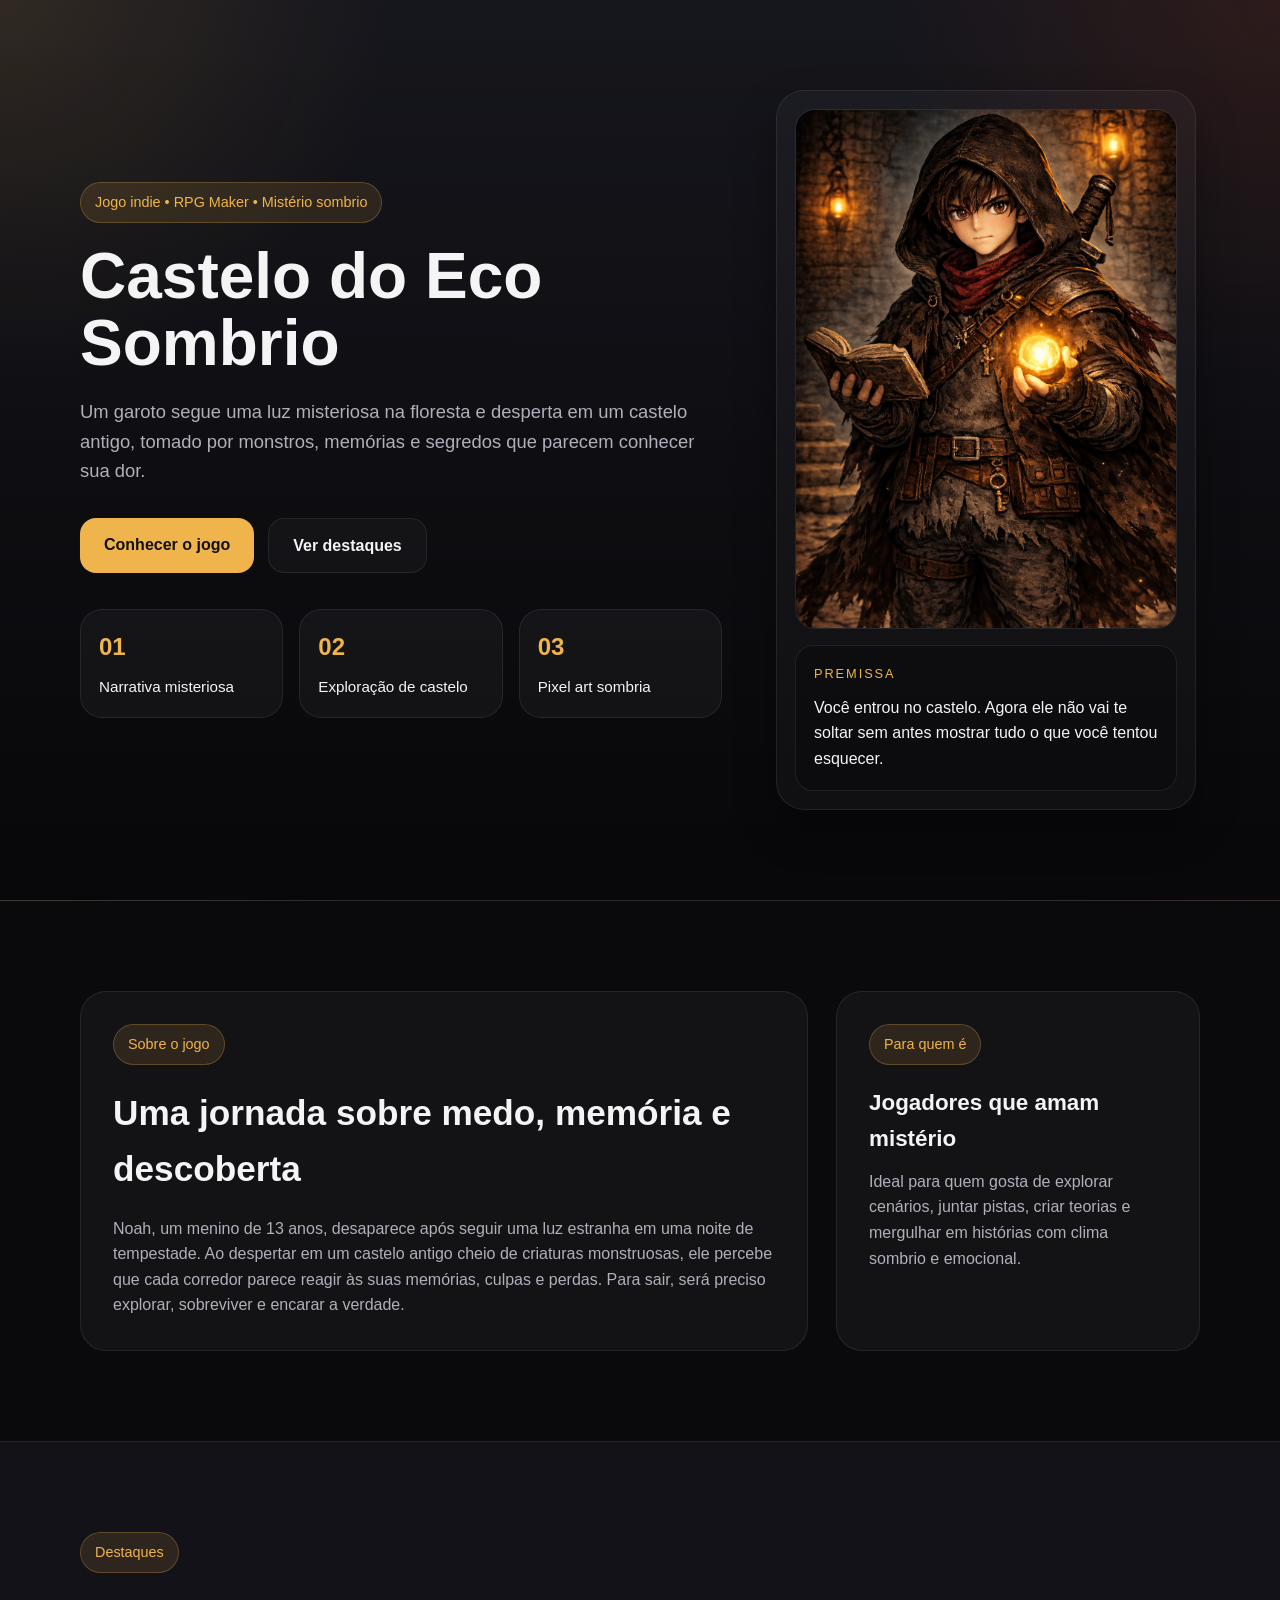
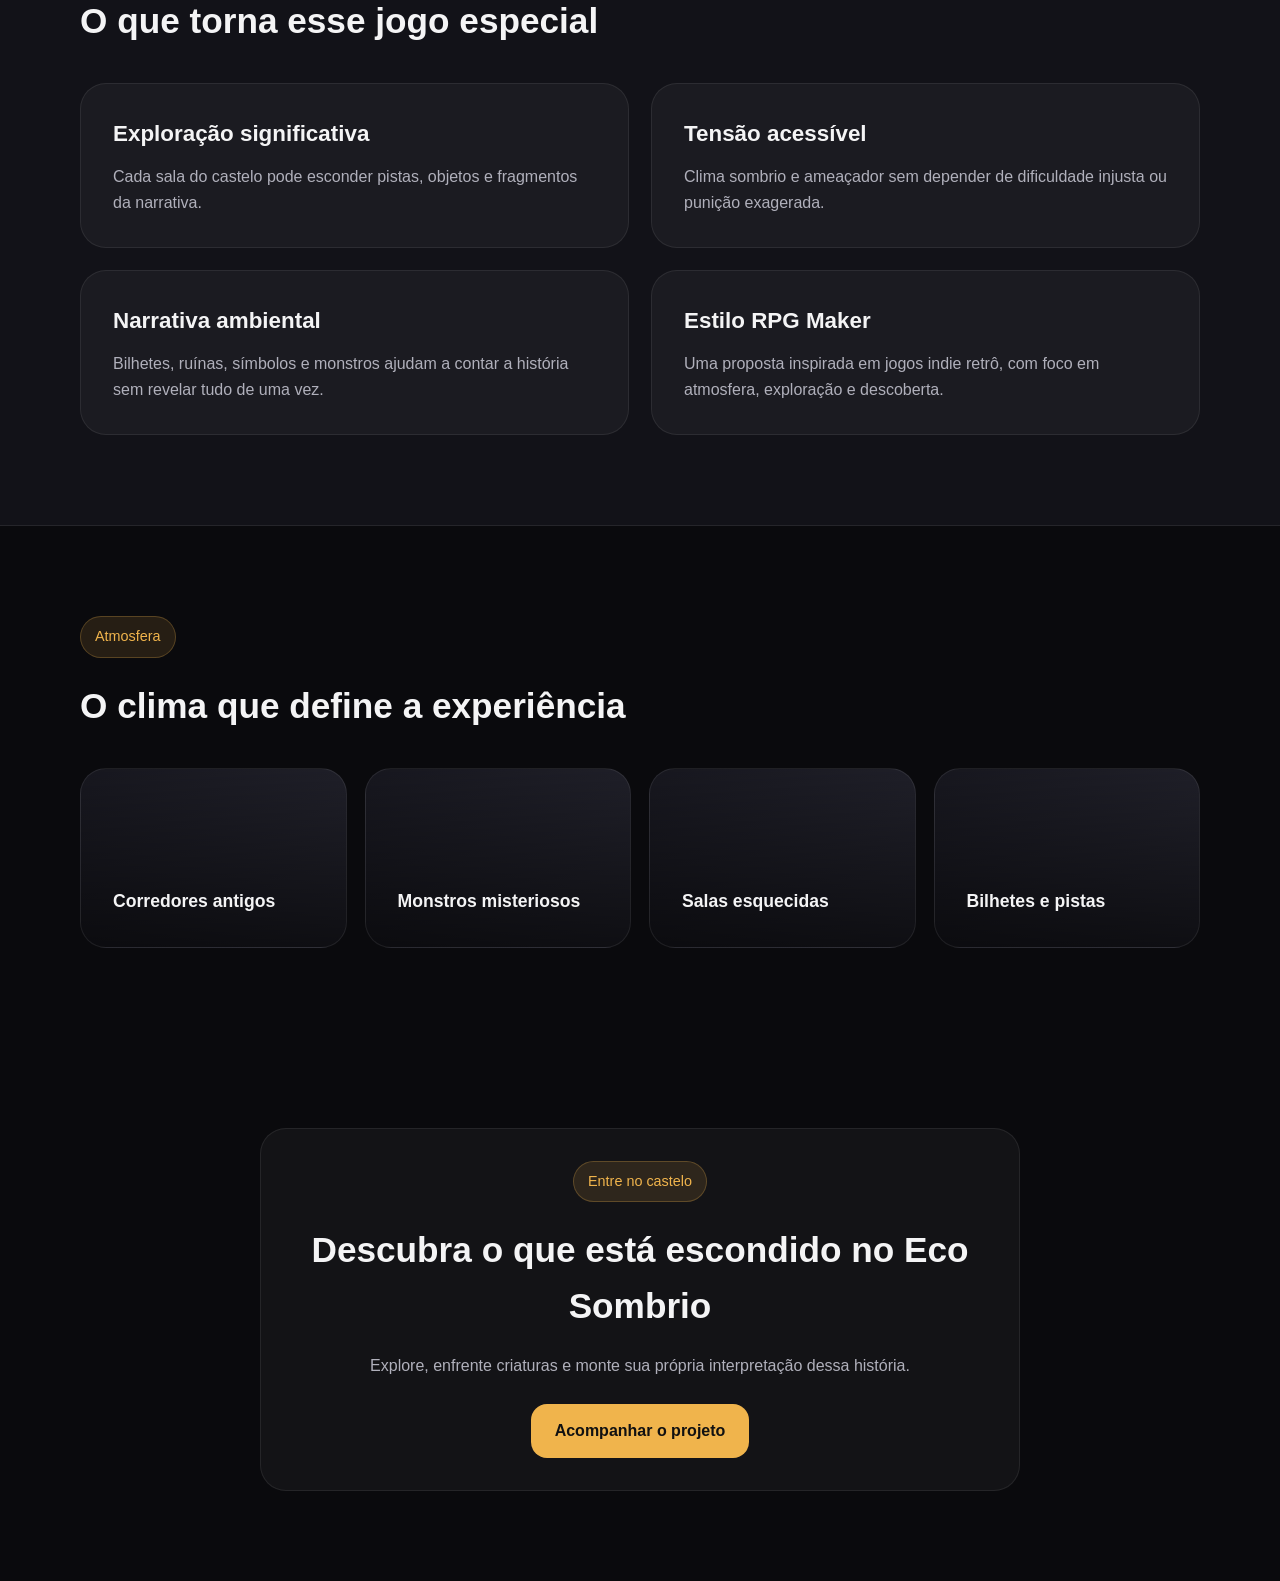
==== commit 503ddc37: "Detalhes do site" ====
--- a/site/index.html
+++ b/site/index.html
@@ -1,2062 +1,164 @@
 <!DOCTYPE html>
 <html lang="pt-BR">
+    <head>
+        <meta charset="UTF-8" />
+        <meta name="viewport" content="width=device-width, initial-scale=1.0" />
+        <title>Castelo do Eco Sombrio</title>
+        <link rel="stylesheet" href="style.css" />
+        <link rel="icon" type="image/png" href="icon.png">
+    </head>
+    <body>
+        <header class="hero">
+            <div class="overlay"></div>
+            <div class="container hero-content">
+                <div class="hero-text">
+                    <span class="tag">Jogo indie • RPG Maker • Mistério
+                        sombrio</span>
+                    <h1>Castelo do Eco Sombrio</h1>
+                    <p>
+                        Um garoto segue uma luz misteriosa na floresta e
+                        desperta em um castelo
+                        antigo, tomado por monstros, memórias e segredos que
+                        parecem conhecer sua dor.
+                    </p>
 
-<head>
-    <meta charset="UTF-8">
-    <meta name="viewport" content="width=device-width, initial-scale=1.0">
-    <title>RŌNIN // 浪人 — Kill or Be Killed</title>
-    <link rel="preconnect" href="https://fonts.googleapis.com">
-    <link
-        href="https://fonts.googleapis.com/css2?family=Bebas+Neue&family=Noto+Serif+JP:wght@300;400;700&family=Share+Tech+Mono&family=Sawarabi+Mincho&display=swap"
-        rel="stylesheet">
-    <style>
-        :root {
-            --red: #e81f1f;
-            --red-dark: #8a0000;
-            --cyan: #00ffe7;
-            --cyan-dim: #00ffe730;
-            --yellow: #f5c400;
-            --white: #e8e2d5;
-            --off-white: #c9c3b5;
-            --dark: #050508;
-            --dark2: #0b0b12;
-            --dark3: #10101a;
-            --grey: #1a1a28;
-            --mono: 'Share Tech Mono', monospace;
-            --display: 'Bebas Neue', sans-serif;
-            --serif: 'Noto Serif JP', serif;
-            --jp: 'Sawarabi Mincho', serif;
-        }
+                    <div class="hero-buttons">
+                        <a href="#sobre" class="btn primary">Conhecer o jogo</a>
+                        <a href="#destaques" class="btn secondary">Ver
+                            destaques</a>
+                    </div>
 
-        *,
-        *::before,
-        *::after {
-            box-sizing: border-box;
-            margin: 0;
-            padding: 0;
-        }
-
-        html {
-            scroll-behavior: smooth;
-        }
-
-        body {
-            background: var(--dark);
-            color: var(--white);
-            font-family: var(--serif);
-            overflow-x: hidden;
-            cursor: crosshair;
-        }
-
-        /* ─── NOISE OVERLAY ─────────────────────────────── */
-        body::before {
-            content: '';
-            position: fixed;
-            inset: 0;
-            background-image: url("data:image/svg+xml,%3Csvg viewBox='0 0 256 256' xmlns='http://www.w3.org/2000/svg'%3E%3Cfilter id='n'%3E%3CfeTurbulence type='fractalNoise' baseFrequency='0.9' numOctaves='4' stitchTiles='stitch'/%3E%3C/filter%3E%3Crect width='100%25' height='100%25' filter='url(%23n)' opacity='1'/%3E%3C/svg%3E");
-            opacity: 0.03;
-            pointer-events: none;
-            z-index: 9999;
-        }
-
-        /* ─── SCANLINES ─────────────────────────────────── */
-        body::after {
-            content: '';
-            position: fixed;
-            inset: 0;
-            background: repeating-linear-gradient(0deg,
-                    transparent,
-                    transparent 2px,
-                    rgba(0, 0, 0, 0.07) 2px,
-                    rgba(0, 0, 0, 0.07) 4px);
-            pointer-events: none;
-            z-index: 9998;
-        }
-
-        /* ─── CUSTOM SCROLLBAR ───────────────────────────── */
-        ::-webkit-scrollbar {
-            width: 4px;
-        }
-
-        ::-webkit-scrollbar-track {
-            background: var(--dark);
-        }
-
-        ::-webkit-scrollbar-thumb {
-            background: var(--red);
-        }
-
-        /* ─── NAV ────────────────────────────────────────── */
-        nav {
-            position: fixed;
-            top: 0;
-            left: 0;
-            right: 0;
-            z-index: 1000;
-            display: flex;
-            justify-content: space-between;
-            align-items: center;
-            padding: 20px 48px;
-            background: linear-gradient(to bottom, rgba(5, 5, 8, 0.95), transparent);
-        }
-
-        .nav-logo {
-            font-family: var(--display);
-            font-size: 2rem;
-            letter-spacing: 0.2em;
-            color: var(--white);
-            text-decoration: none;
-        }
-
-        .nav-logo span {
-            color: var(--red);
-        }
-
-        .nav-links {
-            display: flex;
-            gap: 36px;
-            list-style: none;
-        }
-
-        .nav-links a {
-            font-family: var(--mono);
-            font-size: 0.7rem;
-            letter-spacing: 0.2em;
-            color: var(--off-white);
-            text-decoration: none;
-            text-transform: uppercase;
-            transition: color 0.2s;
-        }
-
-        .nav-links a:hover {
-            color: var(--cyan);
-        }
-
-        /* ─── HERO ───────────────────────────────────────── */
-        #hero {
-            position: relative;
-            height: 100vh;
-            min-height: 700px;
-            display: flex;
-            align-items: flex-end;
-            justify-content: center;
-            overflow: hidden;
-        }
-
-        .hero-bg {
-            position: absolute;
-            inset: 0;
-            background:
-                radial-gradient(ellipse 60% 80% at 50% 100%, #1a0505 0%, transparent 70%),
-                radial-gradient(ellipse 40% 40% at 20% 60%, rgba(0, 255, 231, 0.04) 0%, transparent 70%),
-                linear-gradient(180deg, #050508 0%, #0d0508 40%, #180a0a 100%);
-        }
-
-        /* City skyline SVG background */
-        .hero-city {
-            position: absolute;
-            bottom: 0;
-            left: 0;
-            right: 0;
-            height: 65%;
-            opacity: 0.5;
-        }
-
-        /* Rain effect */
-        .rain-canvas {
-            position: absolute;
-            inset: 0;
-            pointer-events: none;
-            opacity: 0.35;
-        }
-
-        /* Red moon */
-        .hero-moon {
-            position: absolute;
-            top: 12%;
-            left: 50%;
-            transform: translateX(-50%);
-            width: 200px;
-            height: 200px;
-            border-radius: 50%;
-            background: radial-gradient(circle, #c41010 0%, #6b0000 60%, transparent 100%);
-            box-shadow:
-                0 0 60px 20px rgba(200, 10, 10, 0.3),
-                0 0 120px 60px rgba(200, 10, 10, 0.1);
-            animation: moonPulse 6s ease-in-out infinite;
-        }
-
-        @keyframes moonPulse {
-
-            0%,
-            100% {
-                box-shadow: 0 0 60px 20px rgba(200, 10, 10, 0.3), 0 0 120px 60px rgba(200, 10, 10, 0.1);
-            }
-
-            50% {
-                box-shadow: 0 0 80px 30px rgba(200, 10, 10, 0.45), 0 0 160px 80px rgba(200, 10, 10, 0.15);
-            }
-        }
-
-        .hero-content {
-            position: relative;
-            z-index: 10;
-            text-align: center;
-            padding-bottom: 80px;
-            display: flex;
-            flex-direction: column;
-            align-items: center;
-        }
-
-        /* Samurai silhouette */
-        .samurai-silhouette {
-            position: absolute;
-            bottom: 0;
-            left: 50%;
-            transform: translateX(-50%);
-            width: 320px;
-            height: 520px;
-            z-index: 5;
-        }
-
-        .hero-subtitle {
-            font-family: var(--mono);
-            font-size: 0.7rem;
-            letter-spacing: 0.5em;
-            color: var(--cyan);
-            text-transform: uppercase;
-            margin-bottom: 16px;
-            animation: fadeUp 1s ease both 0.3s;
-        }
-
-        .hero-title {
-            font-family: var(--display);
-            font-size: clamp(6rem, 15vw, 13rem);
-            line-height: 0.85;
-            letter-spacing: 0.05em;
-            color: var(--white);
-            text-shadow:
-                0 0 80px rgba(232, 31, 31, 0.4),
-                4px 4px 0 rgba(0, 0, 0, 0.8);
-            animation: fadeUp 1s ease both 0.5s;
-            position: relative;
-        }
-
-        .hero-title .kanji {
-            display: block;
-            font-family: var(--jp);
-            font-size: 0.22em;
-            letter-spacing: 0.6em;
-            color: var(--red);
-            margin-bottom: 8px;
-            text-shadow: 0 0 20px rgba(232, 31, 31, 0.8);
-        }
-
-        .hero-title .glitch {
-            position: relative;
-            display: inline-block;
-        }
-
-        .hero-title .glitch::before,
-        .hero-title .glitch::after {
-            content: attr(data-text);
-            position: absolute;
-            top: 0;
-            left: 0;
-            width: 100%;
-            height: 100%;
-        }
-
-        .hero-title .glitch::before {
-            color: var(--cyan);
-            animation: glitch1 4s infinite;
-            clip-path: polygon(0 0, 100% 0, 100% 35%, 0 35%);
-        }
-
-        .hero-title .glitch::after {
-            color: var(--red);
-            animation: glitch2 4s infinite;
-            clip-path: polygon(0 65%, 100% 65%, 100% 100%, 0 100%);
-        }
-
-        @keyframes glitch1 {
-
-            0%,
-            90%,
-            100% {
-                transform: none;
-                opacity: 0;
-            }
-
-            92% {
-                transform: translate(-3px, 2px) skewX(-2deg);
-                opacity: 0.8;
-            }
-
-            94% {
-                transform: translate(3px, -2px) skewX(2deg);
-                opacity: 0.6;
-            }
-
-            96% {
-                transform: translate(-2px, 0);
-                opacity: 0.9;
-            }
-
-            98% {
-                transform: none;
-                opacity: 0;
-            }
-        }
-
-        @keyframes glitch2 {
-
-            0%,
-            88%,
-            100% {
-                transform: none;
-                opacity: 0;
-            }
-
-            90% {
-                transform: translate(3px, -1px) skewX(1deg);
-                opacity: 0.7;
-            }
-
-            93% {
-                transform: translate(-3px, 2px);
-                opacity: 0.5;
-            }
-
-            95% {
-                transform: none;
-                opacity: 0;
-            }
-        }
-
-        .hero-tagline {
-            font-family: var(--serif);
-            font-size: 1rem;
-            font-weight: 300;
-            color: var(--off-white);
-            letter-spacing: 0.25em;
-            margin-top: 20px;
-            animation: fadeUp 1s ease both 0.7s;
-            text-transform: uppercase;
-        }
-
-        .hero-cta {
-            display: flex;
-            gap: 20px;
-            margin-top: 40px;
-            animation: fadeUp 1s ease both 0.9s;
-        }
-
-        .btn-primary {
-            font-family: var(--display);
-            font-size: 1.1rem;
-            letter-spacing: 0.2em;
-            padding: 14px 40px;
-            background: var(--red);
-            color: #fff;
-            border: none;
-            cursor: pointer;
-            text-decoration: none;
-            transition: all 0.2s;
-            clip-path: polygon(0 0, calc(100% - 12px) 0, 100% 12px, 100% 100%, 12px 100%, 0 calc(100% - 12px));
-            position: relative;
-        }
-
-        .btn-primary::before {
-            content: '';
-            position: absolute;
-            inset: 2px;
-            background: var(--red-dark);
-            clip-path: polygon(0 0, calc(100% - 10px) 0, 100% 10px, 100% 100%, 10px 100%, 0 calc(100% - 10px));
-            opacity: 0;
-            transition: opacity 0.2s;
-        }
-
-        .btn-primary:hover::before {
-            opacity: 1;
-        }
-
-        .btn-primary:hover {
-            transform: translateY(-2px);
-            box-shadow: 0 8px 30px rgba(232, 31, 31, 0.5);
-        }
-
-        .btn-secondary {
-            font-family: var(--mono);
-            font-size: 0.75rem;
-            letter-spacing: 0.2em;
-            padding: 14px 32px;
-            background: transparent;
-            color: var(--cyan);
-            border: 1px solid var(--cyan);
-            cursor: pointer;
-            text-decoration: none;
-            text-transform: uppercase;
-            transition: all 0.2s;
-        }
-
-        .btn-secondary:hover {
-            background: var(--cyan-dim);
-            box-shadow: 0 0 20px rgba(0, 255, 231, 0.3);
-        }
-
-        .hero-scroll {
-            position: absolute;
-            bottom: 30px;
-            left: 50%;
-            transform: translateX(-50%);
-            display: flex;
-            flex-direction: column;
-            align-items: center;
-            gap: 8px;
-            z-index: 20;
-        }
-
-        .hero-scroll span {
-            font-family: var(--mono);
-            font-size: 0.6rem;
-            letter-spacing: 0.3em;
-            color: rgba(255, 255, 255, 0.3);
-            text-transform: uppercase;
-        }
-
-        .scroll-line {
-            width: 1px;
-            height: 60px;
-            background: linear-gradient(to bottom, rgba(255, 255, 255, 0.3), transparent);
-            animation: scrollLine 2s ease-in-out infinite;
-        }
-
-        @keyframes scrollLine {
-            0% {
-                transform: scaleY(0);
-                transform-origin: top;
-            }
-
-            50% {
-                transform: scaleY(1);
-                transform-origin: top;
-            }
-
-            51% {
-                transform: scaleY(1);
-                transform-origin: bottom;
-            }
-
-            100% {
-                transform: scaleY(0);
-                transform-origin: bottom;
-            }
-        }
-
-        @keyframes fadeUp {
-            from {
-                opacity: 0;
-                transform: translateY(30px);
-            }
-
-            to {
-                opacity: 1;
-                transform: translateY(0);
-            }
-        }
-
-        /* ─── DIVIDER ────────────────────────────────────── */
-        .divider {
-            position: relative;
-            height: 2px;
-            margin: 0;
-            background: linear-gradient(90deg, transparent, var(--red) 30%, var(--red) 70%, transparent);
-            overflow: visible;
-        }
-
-        .divider::after {
-            content: '// ● //';
-            position: absolute;
-            left: 50%;
-            top: 50%;
-            transform: translate(-50%, -50%);
-            background: var(--dark);
-            color: var(--red);
-            font-family: var(--mono);
-            font-size: 0.6rem;
-            padding: 0 16px;
-            letter-spacing: 0.3em;
-        }
-
-        /* ─── INFO STRIP ─────────────────────────────────── */
-        .info-strip {
-            background: var(--dark2);
-            border-top: 1px solid rgba(232, 31, 31, 0.3);
-            border-bottom: 1px solid rgba(232, 31, 31, 0.3);
-            padding: 14px 0;
-            overflow: hidden;
-        }
-
-        .marquee-track {
-            display: flex;
-            gap: 0;
-            animation: marquee 25s linear infinite;
-            white-space: nowrap;
-        }
-
-        .marquee-item {
-            font-family: var(--mono);
-            font-size: 0.65rem;
-            letter-spacing: 0.3em;
-            color: rgba(255, 255, 255, 0.4);
-            padding: 0 40px;
-            text-transform: uppercase;
-            flex-shrink: 0;
-        }
-
-        .marquee-item span {
-            color: var(--red);
-        }
-
-        @keyframes marquee {
-            from {
-                transform: translateX(0);
-            }
-
-            to {
-                transform: translateX(-50%);
-            }
-        }
-
-        /* ─── STORY ──────────────────────────────────────── */
-        #story {
-            position: relative;
-            padding: 120px 48px;
-            display: grid;
-            grid-template-columns: 1fr 1fr;
-            gap: 80px;
-            align-items: center;
-            max-width: 1300px;
-            margin: 0 auto;
-        }
-
-        .section-label {
-            font-family: var(--mono);
-            font-size: 0.65rem;
-            letter-spacing: 0.4em;
-            color: var(--cyan);
-            text-transform: uppercase;
-            margin-bottom: 20px;
-            display: flex;
-            align-items: center;
-            gap: 12px;
-        }
-
-        .section-label::before {
-            content: '';
-            width: 30px;
-            height: 1px;
-            background: var(--cyan);
-        }
-
-        .story-title {
-            font-family: var(--display);
-            font-size: clamp(3rem, 6vw, 5.5rem);
-            line-height: 0.9;
-            color: var(--white);
-            margin-bottom: 32px;
-        }
-
-        .story-title em {
-            font-style: normal;
-            color: var(--red);
-        }
-
-        .story-text {
-            font-size: 0.95rem;
-            line-height: 1.9;
-            color: var(--off-white);
-            font-weight: 300;
-            margin-bottom: 20px;
-        }
-
-        .story-quote {
-            border-left: 2px solid var(--red);
-            padding: 16px 24px;
-            margin: 32px 0;
-            font-family: var(--jp);
-            font-size: 1.1rem;
-            color: var(--white);
-            background: rgba(232, 31, 31, 0.05);
-        }
-
-        .story-quote cite {
-            display: block;
-            font-family: var(--mono);
-            font-size: 0.6rem;
-            letter-spacing: 0.3em;
-            color: var(--off-white);
-            margin-top: 12px;
-        }
-
-        /* Glitch card */
-        .story-visual {
-            position: relative;
-        }
-
-        .glitch-card {
-            position: relative;
-            width: 100%;
-            aspect-ratio: 3/4;
-            background: var(--dark3);
-            border: 1px solid rgba(255, 255, 255, 0.06);
-            overflow: hidden;
-        }
-
-        .glitch-card-inner {
-            width: 100%;
-            height: 100%;
-            display: flex;
-            align-items: center;
-            justify-content: center;
-            position: relative;
-        }
-
-        /* The samurai art in the card */
-        .card-art {
-            width: 100%;
-            height: 100%;
-            position: relative;
-            overflow: hidden;
-        }
-
-        .card-art-bg {
-            position: absolute;
-            inset: 0;
-            background:
-                radial-gradient(ellipse 100% 60% at 50% 100%, rgba(100, 5, 5, 0.6) 0%, transparent 70%),
-                linear-gradient(180deg, #0a0a14 0%, #1a0808 100%);
-        }
-
-        .card-kanji-bg {
-            position: absolute;
-            top: 10%;
-            left: 50%;
-            transform: translateX(-50%);
-            font-family: var(--jp);
-            font-size: 14rem;
-            color: rgba(255, 255, 255, 0.02);
-            letter-spacing: -0.1em;
-            pointer-events: none;
-            white-space: nowrap;
-        }
-
-        /* Inline SVG samurai */
-        .card-samurai-svg {
-            position: absolute;
-            bottom: 0;
-            left: 50%;
-            transform: translateX(-50%);
-            width: 80%;
-            max-width: 300px;
-        }
-
-        .glitch-card::before {
-            content: '';
-            position: absolute;
-            inset: 0;
-            background: linear-gradient(135deg,
-                    transparent 0%,
-                    rgba(0, 255, 231, 0.03) 50%,
-                    transparent 100%);
-            pointer-events: none;
-            z-index: 2;
-        }
-
-        .card-scanlines {
-            position: absolute;
-            inset: 0;
-            background: repeating-linear-gradient(0deg,
-                    transparent,
-                    transparent 3px,
-                    rgba(0, 0, 0, 0.15) 3px,
-                    rgba(0, 0, 0, 0.15) 4px);
-            pointer-events: none;
-            z-index: 3;
-        }
-
-        .card-corner {
-            position: absolute;
-            width: 20px;
-            height: 20px;
-            z-index: 10;
-        }
-
-        .card-corner.tl {
-            top: 12px;
-            left: 12px;
-            border-top: 2px solid var(--cyan);
-            border-left: 2px solid var(--cyan);
-        }
-
-        .card-corner.tr {
-            top: 12px;
-            right: 12px;
-            border-top: 2px solid var(--cyan);
-            border-right: 2px solid var(--cyan);
-        }
-
-        .card-corner.bl {
-            bottom: 12px;
-            left: 12px;
-            border-bottom: 2px solid var(--cyan);
-            border-left: 2px solid var(--cyan);
-        }
-
-        .card-corner.br {
-            bottom: 12px;
-            right: 12px;
-            border-bottom: 2px solid var(--cyan);
-            border-right: 2px solid var(--cyan);
-        }
-
-        .card-label {
-            position: absolute;
-            bottom: 20px;
-            left: 0;
-            right: 0;
-            text-align: center;
-            font-family: var(--mono);
-            font-size: 0.6rem;
-            letter-spacing: 0.4em;
-            color: rgba(0, 255, 231, 0.6);
-            z-index: 10;
-            text-transform: uppercase;
-        }
-
-        /* ─── FEATURES ───────────────────────────────────── */
-        #features {
-            padding: 100px 48px;
-            background: var(--dark2);
-            position: relative;
-            overflow: hidden;
-        }
-
-        #features::before {
-            content: '特徴';
-            position: absolute;
-            top: -60px;
-            right: -30px;
-            font-family: var(--jp);
-            font-size: 22rem;
-            color: rgba(255, 255, 255, 0.015);
-            pointer-events: none;
-            line-height: 1;
-        }
-
-        .features-header {
-            text-align: center;
-            max-width: 600px;
-            margin: 0 auto 80px;
-        }
-
-        .features-title {
-            font-family: var(--display);
-            font-size: clamp(3rem, 6vw, 5rem);
-            color: var(--white);
-        }
-
-        .features-grid {
-            display: grid;
-            grid-template-columns: repeat(3, 1fr);
-            gap: 2px;
-            max-width: 1200px;
-            margin: 0 auto;
-        }
-
-        .feature-item {
-            background: var(--dark3);
-            padding: 48px 36px;
-            position: relative;
-            overflow: hidden;
-            transition: background 0.3s;
-            border: 1px solid rgba(255, 255, 255, 0.03);
-        }
-
-        .feature-item:hover {
-            background: #14141f;
-        }
-
-        .feature-item::before {
-            content: '';
-            position: absolute;
-            top: 0;
-            left: 0;
-            right: 0;
-            height: 2px;
-            background: var(--red);
-            transform: scaleX(0);
-            transform-origin: left;
-            transition: transform 0.4s ease;
-        }
-
-        .feature-item:hover::before {
-            transform: scaleX(1);
-        }
-
-        .feature-number {
-            font-family: var(--display);
-            font-size: 4rem;
-            color: rgba(232, 31, 31, 0.15);
-            line-height: 1;
-            margin-bottom: 20px;
-            letter-spacing: -0.02em;
-        }
-
-        .feature-icon {
-            font-size: 2rem;
-            margin-bottom: 20px;
-            display: block;
-        }
-
-        .feature-title {
-            font-family: var(--display);
-            font-size: 1.6rem;
-            letter-spacing: 0.05em;
-            color: var(--white);
-            margin-bottom: 16px;
-        }
-
-        .feature-desc {
-            font-size: 0.85rem;
-            line-height: 1.8;
-            color: var(--off-white);
-            font-weight: 300;
-        }
-
-        /* ─── SCREENSHOTS ────────────────────────────────── */
-        #screenshots {
-            padding: 100px 0;
-            position: relative;
-        }
-
-        .screenshots-header {
-            padding: 0 48px;
-            margin-bottom: 60px;
-        }
-
-        .screenshots-title {
-            font-family: var(--display);
-            font-size: clamp(2.5rem, 5vw, 4.5rem);
-            color: var(--white);
-        }
-
-        .screenshots-scroll {
-            display: flex;
-            gap: 20px;
-            padding: 0 48px;
-            overflow-x: auto;
-            scrollbar-width: none;
-            -ms-overflow-style: none;
-        }
-
-        .screenshots-scroll::-webkit-scrollbar {
-            display: none;
-        }
-
-        .screenshot-card {
-            flex-shrink: 0;
-            width: 520px;
-            height: 300px;
-            position: relative;
-            overflow: hidden;
-            background: var(--dark3);
-            border: 1px solid rgba(255, 255, 255, 0.05);
-            cursor: pointer;
-        }
-
-        .screenshot-inner {
-            width: 100%;
-            height: 100%;
-            position: relative;
-            display: flex;
-            align-items: center;
-            justify-content: center;
-            overflow: hidden;
-        }
-
-        /* screenshot placeholder scenes */
-        .ss-bg {
-            position: absolute;
-            inset: 0;
-            transition: transform 0.5s ease;
-        }
-
-        .screenshot-card:hover .ss-bg {
-            transform: scale(1.04);
-        }
-
-        .ss-1 {
-            background:
-                radial-gradient(ellipse 50% 80% at 30% 100%, rgba(120, 5, 5, 0.7) 0%, transparent 60%),
-                radial-gradient(ellipse 30% 40% at 80% 30%, rgba(0, 100, 80, 0.3) 0%, transparent 60%),
-                linear-gradient(160deg, #060810 0%, #1a0808 60%, #0a0614 100%);
-        }
-
-        .ss-2 {
-            background:
-                radial-gradient(ellipse 80% 40% at 50% 0%, rgba(0, 80, 60, 0.4) 0%, transparent 70%),
-                radial-gradient(ellipse 40% 60% at 20% 80%, rgba(232, 31, 31, 0.3) 0%, transparent 60%),
-                linear-gradient(180deg, #080a14 0%, #141a12 100%);
-        }
-
-        .ss-3 {
-            background:
-                radial-gradient(ellipse 60% 50% at 50% 50%, rgba(80, 0, 100, 0.4) 0%, transparent 70%),
-                radial-gradient(ellipse 30% 40% at 80% 80%, rgba(232, 31, 31, 0.4) 0%, transparent 60%),
-                linear-gradient(135deg, #050510 0%, #140820 100%);
-        }
-
-        .ss-4 {
-            background:
-                radial-gradient(ellipse 70% 60% at 30% 40%, rgba(180, 80, 0, 0.3) 0%, transparent 70%),
-                radial-gradient(ellipse 40% 50% at 70% 70%, rgba(232, 31, 31, 0.3) 0%, transparent 60%),
-                linear-gradient(180deg, #0a0805 0%, #1a100a 100%);
-        }
-
-        .ss-label {
-            position: absolute;
-            bottom: 16px;
-            left: 20px;
-            font-family: var(--mono);
-            font-size: 0.6rem;
-            letter-spacing: 0.3em;
-            color: rgba(255, 255, 255, 0.4);
-            text-transform: uppercase;
-            z-index: 5;
-        }
-
-        .ss-overlay {
-            position: absolute;
-            inset: 0;
-            background: linear-gradient(to top, rgba(0, 0, 0, 0.5), transparent 60%);
-            z-index: 4;
-        }
-
-        /* Pixel art-like elements in screenshots */
-        .ss-element {
-            position: absolute;
-            z-index: 3;
-        }
-
-        /* ─── TRAILER ────────────────────────────────────── */
-        #trailer {
-            padding: 100px 48px;
-            background: var(--dark);
-            position: relative;
-            overflow: hidden;
-        }
-
-        #trailer::before {
-            content: '映像';
-            position: absolute;
-            bottom: -40px;
-            left: -20px;
-            font-family: var(--jp);
-            font-size: 20rem;
-            color: rgba(255, 255, 255, 0.015);
-            pointer-events: none;
-        }
-
-        .trailer-inner {
-            max-width: 960px;
-            margin: 0 auto;
-            text-align: center;
-        }
-
-        .trailer-title {
-            font-family: var(--display);
-            font-size: clamp(2.5rem, 5vw, 4.5rem);
-            color: var(--white);
-            margin-bottom: 48px;
-        }
-
-        .video-frame {
-            position: relative;
-            aspect-ratio: 16/9;
-            background: var(--dark2);
-            border: 1px solid rgba(255, 255, 255, 0.08);
-            overflow: hidden;
-            cursor: pointer;
-        }
-
-        .video-frame-bg {
-            position: absolute;
-            inset: 0;
-            background:
-                radial-gradient(ellipse 60% 60% at 50% 50%, rgba(80, 5, 5, 0.5) 0%, transparent 70%),
-                linear-gradient(135deg, #0a050f 0%, #150505 50%, #050510 100%);
-        }
-
-        .play-btn {
-            position: absolute;
-            top: 50%;
-            left: 50%;
-            transform: translate(-50%, -50%);
-            width: 80px;
-            height: 80px;
-            border: 2px solid rgba(255, 255, 255, 0.8);
-            border-radius: 50%;
-            display: flex;
-            align-items: center;
-            justify-content: center;
-            transition: all 0.3s;
-            z-index: 5;
-        }
-
-        .play-btn::after {
-            content: '';
-            width: 0;
-            height: 0;
-            border-left: 28px solid white;
-            border-top: 16px solid transparent;
-            border-bottom: 16px solid transparent;
-            margin-left: 6px;
-        }
-
-        .video-frame:hover .play-btn {
-            border-color: var(--red);
-            box-shadow: 0 0 40px rgba(232, 31, 31, 0.5);
-        }
-
-        .video-frame:hover .play-btn::after {
-            border-left-color: var(--red);
-        }
-
-        .video-corners .card-corner {
-            z-index: 6;
-        }
-
-        .video-label {
-            position: absolute;
-            top: 20px;
-            right: 20px;
-            font-family: var(--mono);
-            font-size: 0.6rem;
-            letter-spacing: 0.25em;
-            color: rgba(255, 255, 255, 0.3);
-            z-index: 6;
-            text-transform: uppercase;
-        }
-
-        /* ─── PLATFORMS ──────────────────────────────────── */
-        #platforms {
-            padding: 80px 48px;
-            background: var(--dark2);
-            border-top: 1px solid rgba(255, 255, 255, 0.05);
-        }
-
-        .platforms-inner {
-            max-width: 1000px;
-            margin: 0 auto;
-            display: flex;
-            justify-content: space-between;
-            align-items: center;
-            gap: 48px;
-        }
-
-        .platforms-left .section-label {
-            margin-bottom: 8px;
-        }
-
-        .platforms-text {
-            font-family: var(--display);
-            font-size: 2.5rem;
-            color: var(--white);
-            letter-spacing: 0.05em;
-        }
-
-        .platform-list {
-            display: flex;
-            gap: 32px;
-            flex-wrap: wrap;
-        }
-
-        .platform-badge {
-            display: flex;
-            align-items: center;
-            gap: 10px;
-            padding: 12px 24px;
-            border: 1px solid rgba(255, 255, 255, 0.12);
-            background: rgba(255, 255, 255, 0.02);
-            transition: all 0.2s;
-        }
-
-        .platform-badge:hover {
-            border-color: var(--cyan);
-            background: rgba(0, 255, 231, 0.05);
-        }
-
-        .platform-icon {
-            font-size: 1.4rem;
-        }
-
-        .platform-name {
-            font-family: var(--mono);
-            font-size: 0.75rem;
-            letter-spacing: 0.2em;
-            color: var(--off-white);
-            text-transform: uppercase;
-        }
-
-        /* ─── CTA / FOOTER ───────────────────────────────── */
-        #cta {
-            padding: 140px 48px;
-            text-align: center;
-            position: relative;
-            overflow: hidden;
-        }
-
-        #cta::before {
-            content: '';
-            position: absolute;
-            inset: 0;
-            background:
-                radial-gradient(ellipse 50% 70% at 50% 100%, rgba(120, 5, 5, 0.4) 0%, transparent 70%);
-            pointer-events: none;
-        }
-
-        .cta-label {
-            margin-bottom: 24px;
-            justify-content: center;
-        }
-
-        .cta-label::before {
-            display: none;
-        }
-
-        .cta-title {
-            font-family: var(--display);
-            font-size: clamp(3.5rem, 8vw, 7rem);
-            color: var(--white);
-            line-height: 0.9;
-            margin-bottom: 32px;
-            position: relative;
-            z-index: 1;
-        }
-
-        .cta-title em {
-            font-style: normal;
-            color: var(--red);
-            text-shadow: 0 0 40px rgba(232, 31, 31, 0.5);
-        }
-
-        .cta-sub {
-            font-family: var(--mono);
-            font-size: 0.75rem;
-            letter-spacing: 0.3em;
-            color: var(--off-white);
-            margin-bottom: 56px;
-            position: relative;
-            z-index: 1;
-            text-transform: uppercase;
-        }
-
-        .cta-buttons {
-            display: flex;
-            gap: 20px;
-            justify-content: center;
-            position: relative;
-            z-index: 1;
-        }
-
-        footer {
-            background: var(--dark2);
-            border-top: 1px solid rgba(255, 255, 255, 0.05);
-            padding: 48px;
-        }
-
-        .footer-inner {
-            max-width: 1200px;
-            margin: 0 auto;
-            display: flex;
-            justify-content: space-between;
-            align-items: center;
-            flex-wrap: wrap;
-            gap: 24px;
-        }
-
-        .footer-logo {
-            font-family: var(--display);
-            font-size: 1.8rem;
-            letter-spacing: 0.15em;
-            color: var(--white);
-        }
-
-        .footer-logo span {
-            color: var(--red);
-        }
-
-        .footer-links {
-            display: flex;
-            gap: 32px;
-            list-style: none;
-        }
-
-        .footer-links a {
-            font-family: var(--mono);
-            font-size: 0.65rem;
-            letter-spacing: 0.2em;
-            color: rgba(255, 255, 255, 0.3);
-            text-decoration: none;
-            text-transform: uppercase;
-            transition: color 0.2s;
-        }
-
-        .footer-links a:hover {
-            color: var(--cyan);
-        }
-
-        .footer-copy {
-            font-family: var(--mono);
-            font-size: 0.6rem;
-            letter-spacing: 0.2em;
-            color: rgba(255, 255, 255, 0.2);
-            text-transform: uppercase;
-        }
-
-        /* ─── RATING BADGE ───────────────────────────────── */
-        .age-rating {
-            display: inline-flex;
-            align-items: center;
-            gap: 10px;
-            border: 2px solid rgba(255, 255, 255, 0.2);
-            padding: 8px 16px;
-            font-family: var(--mono);
-            font-size: 0.6rem;
-            letter-spacing: 0.2em;
-            color: rgba(255, 255, 255, 0.4);
-            text-transform: uppercase;
-            margin-top: 48px;
-        }
-
-        .rating-num {
-            font-family: var(--display);
-            font-size: 1.4rem;
-            color: rgba(255, 255, 255, 0.6);
-            line-height: 1;
-        }
-
-        /* ─── SCROLL REVEAL ──────────────────────────────── */
-        .reveal {
-            opacity: 0;
-            transform: translateY(40px);
-            transition: opacity 0.8s ease, transform 0.8s ease;
-        }
-
-        .reveal.visible {
-            opacity: 1;
-            transform: translateY(0);
-        }
-
-        /* ─── NEON LINE DECORATIONS ──────────────────────── */
-        .neon-line-h {
-            height: 1px;
-            background: linear-gradient(90deg, transparent, var(--cyan) 50%, transparent);
-            margin: 48px 0;
-            opacity: 0.2;
-        }
-
-        /* ─── RESPONSIVE ─────────────────────────────────── */
-        @media (max-width: 900px) {
-            nav {
-                padding: 16px 24px;
-            }
-
-            .nav-links {
-                display: none;
-            }
-
-            #story {
-                grid-template-columns: 1fr;
-                gap: 48px;
-                padding: 80px 24px;
-            }
-
-            #features {
-                padding: 80px 24px;
-            }
-
-            .features-grid {
-                grid-template-columns: 1fr;
-            }
-
-            .screenshots-scroll {
-                padding: 0 24px;
-            }
-
-            .screenshot-card {
-                width: 85vw;
-            }
-
-            #trailer {
-                padding: 80px 24px;
-            }
-
-            #platforms {
-                padding: 60px 24px;
-            }
-
-            .platforms-inner {
-                flex-direction: column;
-                text-align: center;
-            }
-
-            #cta {
-                padding: 100px 24px;
-            }
-
-            footer {
-                padding: 32px 24px;
-            }
-
-            .footer-inner {
-                flex-direction: column;
-                text-align: center;
-            }
-
-            .footer-links {
-                flex-wrap: wrap;
-                justify-content: center;
-            }
-        }
-    </style>
-</head>
-
-<body>
-
-    <!-- NAV -->
-    <nav>
-        <a href="#" class="nav-logo">RŌNIN<span>// 浪人</span></a>
-        <ul class="nav-links">
-            <li><a href="#story">História</a></li>
-            <li><a href="#features">Gameplay</a></li>
-            <li><a href="#screenshots">Screenshots</a></li>
-            <li><a href="#trailer">Trailer</a></li>
-            <li><a href="#platforms">Plataformas</a></li>
-        </ul>
-    </nav>
-
-    <!-- HERO -->
-    <section id="hero">
-        <div class="hero-bg"></div>
-        <canvas class="rain-canvas" id="rainCanvas"></canvas>
-        <div class="hero-moon"></div>
-
-        <!-- City skyline SVG -->
-        <svg class="hero-city" viewBox="0 0 1440 500" xmlns="http://www.w3.org/2000/svg"
-            preserveAspectRatio="xMidYMax slice">
-            <defs>
-                <linearGradient id="cityGrad" x1="0" y1="0" x2="0" y2="1">
-                    <stop offset="0%" stop-color="#1a0a0a" stop-opacity="0.9" />
-                    <stop offset="100%" stop-color="#0d0508" stop-opacity="1" />
-                </linearGradient>
-            </defs>
-            <!-- Background buildings -->
-            <rect x="0" y="200" width="60" height="300" fill="url(#cityGrad)" />
-            <rect x="55" y="160" width="40" height="340" fill="url(#cityGrad)" />
-            <rect x="90" y="100" width="55" height="400" fill="url(#cityGrad)" />
-            <rect x="140" y="180" width="35" height="320" fill="url(#cityGrad)" />
-            <rect x="170" y="130" width="65" height="370" fill="url(#cityGrad)" />
-            <rect x="230" y="80" width="45" height="420" fill="url(#cityGrad)" />
-            <rect x="270" y="150" width="55" height="350" fill="url(#cityGrad)" />
-            <rect x="320" y="60" width="70" height="440" fill="url(#cityGrad)" />
-            <rect x="385" y="180" width="40" height="320" fill="url(#cityGrad)" />
-            <rect x="420" y="120" width="50" height="380" fill="url(#cityGrad)" />
-            <rect x="465" y="50" width="80" height="450" fill="url(#cityGrad)" />
-            <rect x="540" y="160" width="45" height="340" fill="url(#cityGrad)" />
-            <rect x="580" y="90" width="60" height="410" fill="url(#cityGrad)" />
-            <rect x="635" y="140" width="50" height="360" fill="url(#cityGrad)" />
-            <rect x="680" y="70" width="75" height="430" fill="url(#cityGrad)" />
-            <rect x="750" y="130" width="55" height="370" fill="url(#cityGrad)" />
-            <rect x="800" y="50" width="90" height="450" fill="url(#cityGrad)" />
-            <rect x="885" y="170" width="45" height="330" fill="url(#cityGrad)" />
-            <rect x="925" y="100" width="60" height="400" fill="url(#cityGrad)" />
-            <rect x="980" y="140" width="55" height="360" fill="url(#cityGrad)" />
-            <rect x="1030" y="60" width="80" height="440" fill="url(#cityGrad)" />
-            <rect x="1105" y="170" width="40" height="330" fill="url(#cityGrad)" />
-            <rect x="1140" y="110" width="65" height="390" fill="url(#cityGrad)" />
-            <rect x="1200" y="80" width="55" height="420" fill="url(#cityGrad)" />
-            <rect x="1250" y="150" width="50" height="350" fill="url(#cityGrad)" />
-            <rect x="1295" y="50" width="85" height="450" fill="url(#cityGrad)" />
-            <rect x="1375" y="180" width="65" height="320" fill="url(#cityGrad)" />
-            <!-- Neon window dots -->
-            <rect x="100" y="120" width="3" height="3" fill="#00ffe7" opacity="0.5" />
-            <rect x="110" y="140" width="2" height="2" fill="#e81f1f" opacity="0.6" />
-            <rect x="240" y="100" width="3" height="3" fill="#00ffe7" opacity="0.4" />
-            <rect x="340" y="80" width="2" height="2" fill="#f5c400" opacity="0.5" />
-            <rect x="480" y="70" width="4" height="2" fill="#e81f1f" opacity="0.5" />
-            <rect x="690" y="90" width="3" height="3" fill="#00ffe7" opacity="0.6" />
-            <rect x="820" y="70" width="4" height="2" fill="#f5c400" opacity="0.4" />
-            <rect x="1050" y="80" width="3" height="3" fill="#00ffe7" opacity="0.5" />
-            <rect x="1310" y="70" width="2" height="4" fill="#e81f1f" opacity="0.6" />
-        </svg>
-
-        <!-- Samurai SVG silhouette -->
-        <svg class="samurai-silhouette" viewBox="0 0 320 520" xmlns="http://www.w3.org/2000/svg">
-            <defs>
-                <filter id="glow-red">
-                    <feGaussianBlur stdDeviation="4" result="blur" />
-                    <feMerge>
-                        <feMergeNode in="blur" />
-                        <feMergeNode in="SourceGraphic" />
-                    </feMerge>
-                </filter>
-                <filter id="glow-cyan">
-                    <feGaussianBlur stdDeviation="3" result="blur" />
-                    <feMerge>
-                        <feMergeNode in="blur" />
-                        <feMergeNode in="SourceGraphic" />
-                    </feMerge>
-                </filter>
-                <linearGradient id="bodyGrad" x1="0" y1="0" x2="0" y2="1">
-                    <stop offset="0%" stop-color="#1a1a2a" />
-                    <stop offset="100%" stop-color="#050508" />
-                </linearGradient>
-                <linearGradient id="glowBase" x1="0" y1="0" x2="0" y2="1">
-                    <stop offset="0%" stop-color="#e81f1f" stop-opacity="0.6" />
-                    <stop offset="100%" stop-color="#e81f1f" stop-opacity="0" />
-                </linearGradient>
-            </defs>
-
-            <!-- Ground glow -->
-            <ellipse cx="160" cy="510" rx="100" ry="15" fill="url(#glowBase)" />
-
-            <!-- Robe / body -->
-            <path d="M120 200 L80 520 L240 520 L200 200 Z" fill="url(#bodyGrad)" stroke="#1a1a2a" stroke-width="1" />
-            <!-- Robe detail lines -->
-            <line x1="160" y1="220" x2="110" y2="520" stroke="#2a2a3a" stroke-width="1" opacity="0.5" />
-            <line x1="160" y1="220" x2="210" y2="520" stroke="#2a2a3a" stroke-width="1" opacity="0.5" />
-
-            <!-- Belt / obi -->
-            <rect x="105" y="245" width="110" height="20" rx="2" fill="#0a0a14" stroke="#e81f1f" stroke-width="0.5"
-                opacity="0.8" />
-            <!-- Cyber belt circuit detail -->
-            <line x1="115" y1="255" x2="205" y2="255" stroke="#00ffe7" stroke-width="0.5" opacity="0.4"
-                filter="url(#glow-cyan)" />
-            <circle cx="130" cy="255" r="2" fill="#00ffe7" opacity="0.6" filter="url(#glow-cyan)" />
-            <circle cx="160" cy="255" r="2" fill="#e81f1f" opacity="0.6" filter="url(#glow-red)" />
-            <circle cx="190" cy="255" r="2" fill="#00ffe7" opacity="0.6" filter="url(#glow-cyan)" />
-
-            <!-- Torso / armor -->
-            <rect x="110" y="155" width="100" height="90" rx="4" fill="#0e0e1c" stroke="#1e1e30" stroke-width="1" />
-            <!-- Chest armor plates -->
-            <rect x="115" y="160" width="42" height="40" rx="2" fill="#141428" stroke="#e81f1f" stroke-width="0.5"
-                opacity="0.7" />
-            <rect x="163" y="160" width="42" height="40" rx="2" fill="#141428" stroke="#e81f1f" stroke-width="0.5"
-                opacity="0.7" />
-            <!-- Cyan circuit lines on armor -->
-            <line x1="120" y1="180" x2="152" y2="180" stroke="#00ffe7" stroke-width="0.5" opacity="0.5"
-                filter="url(#glow-cyan)" />
-            <line x1="168" y1="180" x2="200" y2="180" stroke="#00ffe7" stroke-width="0.5" opacity="0.5"
-                filter="url(#glow-cyan)" />
-
-            <!-- Left arm holding katana -->
-            <path d="M110 170 L70 290 L80 295 L120 175 Z" fill="url(#bodyGrad)" stroke="#1a1a2a" stroke-width="1" />
-            <!-- Right arm -->
-            <path d="M210 170 L250 280 L240 285 L200 175 Z" fill="url(#bodyGrad)" stroke="#1a1a2a" stroke-width="1" />
-
-            <!-- Katana -->
-            <g transform="rotate(-35, 70, 280)">
-                <!-- Handle -->
-                <rect x="62" y="285" width="16" height="50" rx="3" fill="#1a0a0a" stroke="#8a4010" stroke-width="1" />
-                <line x1="62" y1="300" x2="78" y2="300" stroke="#c06020" stroke-width="1" opacity="0.6" />
-                <line x1="62" y1="312" x2="78" y2="312" stroke="#c06020" stroke-width="1" opacity="0.6" />
-                <line x1="62" y1="324" x2="78" y2="324" stroke="#c06020" stroke-width="1" opacity="0.6" />
-                <!-- Guard -->
-                <ellipse cx="70" cy="285" rx="14" ry="5" fill="#2a1a08" stroke="#604010" stroke-width="1" />
-                <!-- Blade -->
-                <path d="M66 220 L74 220 L72 285 L68 285 Z" fill="#c8d0d8" stroke="#a0a8b0" stroke-width="0.5" />
-                <!-- Blade glow / edge -->
-                <path d="M72 220 L74 220 L72 285 L72 285 Z" fill="#00ffe7" opacity="0.4" filter="url(#glow-cyan)" />
-                <!-- Blood detail -->
-                <ellipse cx="70" cy="235" rx="2" ry="4" fill="#e81f1f" opacity="0.6" filter="url(#glow-red)" />
-            </g>
-
-            <!-- Head / mask -->
-            <!-- Neck -->
-            <rect x="147" y="130" width="26" height="28" fill="#0e0e1c" />
-            <!-- Head shape -->
-            <ellipse cx="160" cy="115" rx="30" ry="32" fill="#0e0e1c" stroke="#1e1e30" stroke-width="1" />
-            <!-- Menpō (face mask) - bottom half -->
-            <path d="M132 118 Q160 145 188 118 L188 135 Q160 155 132 135 Z" fill="#1a0a08" stroke="#e81f1f"
-                stroke-width="0.5" opacity="0.9" />
-            <!-- Mask detail - oni markings -->
-            <line x1="148" y1="125" x2="148" y2="142" stroke="#e81f1f" stroke-width="0.5" opacity="0.5"
-                filter="url(#glow-red)" />
-            <line x1="172" y1="125" x2="172" y2="142" stroke="#e81f1f" stroke-width="0.5" opacity="0.5"
-                filter="url(#glow-red)" />
-            <!-- Eyes / visor -->
-            <rect x="134" y="108" width="52" height="12" rx="3" fill="#000" stroke="#00ffe7" stroke-width="0.5" />
-            <rect x="136" y="110" width="48" height="8" rx="2" fill="#001a15" opacity="0.8" />
-            <!-- Visor glow scan line -->
-            <line x1="136" y1="114" x2="184" y2="114" stroke="#00ffe7" stroke-width="1" opacity="0.8"
-                filter="url(#glow-cyan)" />
-            <!-- Cyber data readout dots -->
-            <circle cx="142" cy="114" r="1.5" fill="#00ffe7" opacity="0.9" filter="url(#glow-cyan)" />
-            <circle cx="152" cy="114" r="1" fill="#00ffe7" opacity="0.6" filter="url(#glow-cyan)" />
-            <circle cx="178" cy="114" r="1.5" fill="#e81f1f" opacity="0.9" filter="url(#glow-red)" />
-
-            <!-- Kabuto (helmet) -->
-            <path d="M130 108 Q160 78 190 108" fill="#0e0e1c" stroke="#1e1e30" stroke-width="1.5" />
-            <!-- Helmet crest -->
-            <path d="M155 78 L160 52 L165 78" fill="#1a0a08" stroke="#e81f1f" stroke-width="1" opacity="0.8" />
-            <!-- Shikoro (neck guard) -->
-            <path d="M130 108 L120 130 L200 130 L190 108" fill="none" stroke="#1e1e2e" stroke-width="3" opacity="0.7" />
-            <!-- Cyber detail on helmet -->
-            <circle cx="140" cy="92" r="3" fill="none" stroke="#00ffe7" stroke-width="0.5" opacity="0.4"
-                filter="url(#glow-cyan)" />
-            <circle cx="180" cy="92" r="3" fill="none" stroke="#00ffe7" stroke-width="0.5" opacity="0.4"
-                filter="url(#glow-cyan)" />
-
-            <!-- Feet/boots -->
-            <rect x="98" y="510" width="45" height="10" rx="2" fill="#0a0a14" />
-            <rect x="177" y="510" width="45" height="10" rx="2" fill="#0a0a14" />
-        </svg>
-
-        <div class="hero-content">
-            <p class="hero-subtitle">// JOGO DE PLATAFORMA NEO NOIR //</p>
-            <h1 class="hero-title">
-                <span class="kanji">浪人</span>
-                <span class="glitch" data-text="RŌNIN">RŌNIN</span>
-            </h1>
-            <p class="hero-tagline">Honra não existe neste mundo. Apenas a lâmina.</p>
-            <div class="hero-cta">
-                <a href="#" class="btn-primary">PRÉ-ORDENAR</a>
-                <a href="#trailer" class="btn-secondary">VER TRAILER</a>
-            </div>
-            <div class="age-rating">
-                <span class="rating-num">18</span>
-                <span>Violência intensa · Temas maduros · Ciberpunk</span>
-            </div>
-        </div>
-
-        <div class="hero-scroll">
-            <span>Scroll</span>
-            <div class="scroll-line"></div>
-        </div>
-    </section>
-
-    <!-- INFO STRIP -->
-    <div class="info-strip">
-        <div class="marquee-track" id="marqueeTrack">
-            <span class="marquee-item">Ação <span>// PLATAFORMA //</span></span>
-            <span class="marquee-item">Neo Noir <span>// CIBERPUNK //</span></span>
-            <span class="marquee-item">Samurai <span>// FUTURO //</span></span>
-            <span class="marquee-item">Combat <span>// EXTREMO //</span></span>
-            <span class="marquee-item">PC <span>// PS5 // Xbox //</span></span>
-            <span class="marquee-item">2025 <span>// EM BREVE //</span></span>
-            <span class="marquee-item">Ação <span>// PLATAFORMA //</span></span>
-            <span class="marquee-item">Neo Noir <span>// CIBERPUNK //</span></span>
-            <span class="marquee-item">Samurai <span>// FUTURO //</span></span>
-            <span class="marquee-item">Combat <span>// EXTREMO //</span></span>
-            <span class="marquee-item">PC <span>// PS5 // Xbox //</span></span>
-            <span class="marquee-item">2025 <span>// EM BREVE //</span></span>
-        </div>
-    </div>
-
-    <!-- STORY -->
-    <section id="story">
-        <div class="reveal">
-            <p class="section-label">// 01 — HISTÓRIA</p>
-            <h2 class="story-title">Um <em>samurai</em><br>perdido no<br>amanhã</h2>
-            <p class="story-text">
-                Neo Osaka, 2099. A megacorporação Kurosawa Zaibatsu domina cada pixel da cidade — cada sinal de néon,
-                cada respiro de smog roxo, cada vida comprada e vendida em criptomoeda de sangue.
-            </p>
-            <p class="story-text">
-                Você é <strong>Kage</strong>, um rōnin sem senhor, portador de uma katana que respira com IA
-                militarizada proibida. Sua missão: atravessar seis distritos do submundo, eliminar os tenentes da
-                Zaibatsu e descobrir por que seu nome consta na lista de mortos — antes mesmo de você ter cometido o
-                crime.
-            </p>
-            <div class="story-quote">
-                "O tempo não é linear para aqueles que já morreram uma vez."
-                <cite>— Kage, Distrito 0 // Neo Osaka</cite>
-            </div>
-            <p class="story-text">
-                Cada decisão reescreve a realidade. Cada morte revela uma camada mais funda da conspiração. O passado
-                sangra para dentro do futuro.
-            </p>
-        </div>
-
-        <div class="story-visual reveal">
-            <div class="glitch-card">
-                <div class="glitch-card-inner">
-                    <div class="card-art">
-                        <div class="card-art-bg"></div>
-                        <div class="card-kanji-bg">侍</div>
-                        <!-- Mini scene: city lights + samurai outline -->
-                        <svg viewBox="0 0 400 530" style="position:absolute;inset:0;width:100%;height:100%"
-                            xmlns="http://www.w3.org/2000/svg">
-                            <!-- City bg -->
-                            <rect x="0" y="240" width="60" height="290" fill="#0d0508" opacity="0.8" />
-                            <rect x="55" y="190" width="40" height="340" fill="#0d0508" opacity="0.8" />
-                            <rect x="90" y="150" width="55" height="380" fill="#0d0508" opacity="0.8" />
-                            <rect x="280" y="200" width="45" height="330" fill="#0d0508" opacity="0.8" />
-                            <rect x="320" y="160" width="55" height="370" fill="#0d0508" opacity="0.8" />
-                            <rect x="370" y="120" width="40" height="410" fill="#0d0508" opacity="0.8" />
-                            <!-- Neon signs -->
-                            <rect x="95" y="175" width="30" height="5" fill="#e81f1f" opacity="0.6" />
-                            <rect x="325" y="185" width="35" height="4" fill="#00ffe7" opacity="0.5" />
-                            <rect x="60" y="210" width="20" height="3" fill="#f5c400" opacity="0.5" />
-                            <!-- Ground mist -->
-                            <ellipse cx="200" cy="530" rx="180" ry="30" fill="#e81f1f" opacity="0.12" />
-                            <ellipse cx="200" cy="530" rx="140" ry="20" fill="#e81f1f" opacity="0.1" />
-                            <!-- Samurai figure (simplified) -->
-                            <path d="M175 175 L160 530 L240 530 L225 175 Z" fill="#050508" opacity="0.95" />
-                            <ellipse cx="200" cy="160" rx="25" ry="26" fill="#050508" opacity="0.95" />
-                            <!-- Visor glow -->
-                            <rect x="180" y="154" width="40" height="10" rx="3" fill="#00ffe7" opacity="0.7" />
-                            <!-- Katana -->
-                            <line x1="175" y1="350" x2="100" y2="175" stroke="#c8d0d8" stroke-width="2" opacity="0.8" />
-                            <line x1="174" y1="350" x2="99" y2="175" stroke="#00ffe7" stroke-width="0.5"
-                                opacity="0.5" />
-                            <!-- Blood splatter suggestion -->
-                            <circle cx="130" cy="210" r="3" fill="#e81f1f" opacity="0.7" />
-                            <circle cx="118" cy="225" r="2" fill="#e81f1f" opacity="0.5" />
-                            <circle cx="142" cy="218" r="1.5" fill="#e81f1f" opacity="0.6" />
-                        </svg>
+                    <div class="hero-cards">
+                        <div class="mini-card">
+                            <h3>01</h3>
+                            <p>Narrativa misteriosa</p>
+                        </div>
+                        <div class="mini-card">
+                            <h3>02</h3>
+                            <p>Exploração de castelo</p>
+                        </div>
+                        <div class="mini-card">
+                            <h3>03</h3>
+                            <p>Pixel art sombria</p>
+                        </div>
                     </div>
                 </div>
-                <div class="card-scanlines"></div>
-                <div class="card-corner tl"></div>
-                <div class="card-corner tr"></div>
-                <div class="card-corner bl"></div>
-                <div class="card-corner br"></div>
-                <div class="card-label">KAGE // MODELO V-3.7 // ATIVO</div>
-            </div>
-        </div>
-    </section>
 
-    <div class="divider"></div>
-
-    <!-- FEATURES -->
-    <section id="features">
-        <div class="features-header reveal">
-            <p class="section-label" style="justify-content:center">// 02 — GAMEPLAY</p>
-            <h2 class="features-title">COMBATE SEM<br>MISERICÓRDIA</h2>
-        </div>
-
-        <div class="features-grid">
-            <div class="feature-item reveal">
-                <div class="feature-number">01</div>
-                <span class="feature-icon">⚔️</span>
-                <h3 class="feature-title">KATANA IA</h3>
-                <p class="feature-desc">Sua lâmina aprende com cada inimigo eliminado. Combos evoluem, padrões mudam, a
-                    espada torna-se extensão da sua consciência digital.</p>
-            </div>
-            <div class="feature-item reveal">
-                <div class="feature-number">02</div>
-                <span class="feature-icon">⏱️</span>
-                <h3 class="feature-title">MANIPULAÇÃO DO TEMPO</h3>
-                <p class="feature-desc">Dilate o tempo durante combates. Antecipe balas, reposicione-se no ar, desvie de
-                    lasers com elegância brutal. O tempo obedece a quem sabe morrer.</p>
-            </div>
-            <div class="feature-item reveal">
-                <div class="feature-number">03</div>
-                <span class="feature-icon">🏙️</span>
-                <h3 class="feature-title">6 DISTRITOS VIVOS</h3>
-                <p class="feature-desc">De favelas fluorescentes a torres corporativas de vidro negro. Cada distrito tem
-                    ecossistema de inimigos, segredos e uma camada da verdade sobre Kage.</p>
-            </div>
-            <div class="feature-item reveal">
-                <div class="feature-number">04</div>
-                <span class="feature-icon">🧠</span>
-                <h3 class="feature-title">NARRATIVA FRAGMENTADA</h3>
-                <p class="feature-desc">A história se monta à medida que você joga. Flashbacks, transmissões
-                    criptografadas e documentos encontrados revelam a conspiração que transformou Kage numa arma.</p>
-            </div>
-            <div class="feature-item reveal">
-                <div class="feature-number">05</div>
-                <span class="feature-icon">💀</span>
-                <h3 class="feature-title">MORTE PERMANENTE... OU NÃO</h3>
-                <p class="feature-desc">Você morre diferente de todos os outros. Cada game over desencadeia uma
-                    sequência. Kage não pode morrer — mas você precisa descobrir por quê.</p>
-            </div>
-            <div class="feature-item reveal">
-                <div class="feature-number">06</div>
-                <span class="feature-icon">🎵</span>
-                <h3 class="feature-title">TRILHA SONORA ADAPTATIVA</h3>
-                <p class="feature-desc">Lo-fi cyberpunk + taiko eletrônico que responde ao estilo de combate. Jogue
-                    violentamente e a música endurece. Seja furtivo e o silêncio se torna música.</p>
-            </div>
-        </div>
-    </section>
-
-    <!-- SCREENSHOTS -->
-    <section id="screenshots">
-        <div class="screenshots-header reveal">
-            <p class="section-label">// 03 — CAPTURAS</p>
-            <h2 class="screenshots-title">VER PARA<br><em style="font-style:normal;color:var(--red)">ACREDITAR</em></h2>
-        </div>
-
-        <div class="screenshots-scroll">
-            <div class="screenshot-card reveal">
-                <div class="screenshot-inner">
-                    <div class="ss-bg ss-1"></div>
-                    <svg viewBox="0 0 520 300" style="position:absolute;inset:0;width:100%;height:100%;z-index:3"
-                        xmlns="http://www.w3.org/2000/svg">
-                        <!-- Rain streaks -->
-                        <line x1="100" y1="0" x2="95" y2="80" stroke="white" stroke-width="0.3" opacity="0.2" />
-                        <line x1="200" y1="0" x2="195" y2="100" stroke="white" stroke-width="0.3" opacity="0.15" />
-                        <line x1="320" y1="0" x2="315" y2="90" stroke="white" stroke-width="0.3" opacity="0.2" />
-                        <line x1="450" y1="0" x2="445" y2="70" stroke="white" stroke-width="0.3" opacity="0.15" />
-                        <!-- Platform -->
-                        <rect x="80" y="220" width="160" height="8" fill="#1a1a28" stroke="#e81f1f" stroke-width="0.5"
-                            opacity="0.9" />
-                        <rect x="300" y="195" width="120" height="8" fill="#1a1a28" stroke="#e81f1f" stroke-width="0.5"
-                            opacity="0.9" />
-                        <!-- Player silhouette -->
-                        <rect x="140" y="185" width="18" height="35" fill="#050508" opacity="0.95" />
-                        <ellipse cx="149" cy="182" rx="10" ry="10" fill="#050508" opacity="0.95" />
-                        <rect x="143" y="178" width="12" height="5" rx="2" fill="#00ffe7" opacity="0.9" />
-                        <!-- Katana slash effect -->
-                        <line x1="160" y1="195" x2="220" y2="185" stroke="#00ffe7" stroke-width="2" opacity="0.8" />
-                        <line x1="162" y1="198" x2="222" y2="188" stroke="white" stroke-width="0.5" opacity="0.3" />
-                        <!-- Enemy silhouette being hit -->
-                        <rect x="215" y="192" width="14" height="28" fill="#0a0a14" opacity="0.8" />
-                        <ellipse cx="222" cy="190" rx="8" ry="8" fill="#0a0a14" opacity="0.8" />
-                        <!-- Blood particles -->
-                        <circle cx="218" cy="195" r="2" fill="#e81f1f" opacity="0.8" />
-                        <circle cx="224" cy="200" r="1.5" fill="#e81f1f" opacity="0.6" />
-                        <circle cx="230" cy="193" r="1" fill="#e81f1f" opacity="0.7" />
-                        <!-- HP bar UI -->
-                        <rect x="15" y="15" width="80" height="5" fill="rgba(0,0,0,0.5)" />
-                        <rect x="15" y="15" width="60" height="5" fill="#e81f1f" opacity="0.9" />
-                        <text x="15" y="12" fill="#00ffe7" font-size="6" font-family="monospace" opacity="0.7">HP</text>
-                        <!-- Neon sign -->
-                        <text x="370" y="80" fill="#e81f1f" font-size="14" font-family="monospace"
-                            opacity="0.6">酒</text>
-                        <text x="390" y="80" fill="#00ffe7" font-size="10" font-family="monospace"
-                            opacity="0.5">BAR</text>
-                    </svg>
-                    <div class="ss-overlay"></div>
-                </div>
-                <div class="ss-label">Distrito 01 — Shinjuku Baixo</div>
-            </div>
-
-            <div class="screenshot-card reveal">
-                <div class="screenshot-inner">
-                    <div class="ss-bg ss-2"></div>
-                    <svg viewBox="0 0 520 300" style="position:absolute;inset:0;width:100%;height:100%;z-index:3"
-                        xmlns="http://www.w3.org/2000/svg">
-                        <!-- Forest of data cables / pipes -->
-                        <line x1="80" y1="0" x2="80" y2="300" stroke="#001a15" stroke-width="8" opacity="0.7" />
-                        <line x1="160" y1="0" x2="160" y2="300" stroke="#001a15" stroke-width="6" opacity="0.6" />
-                        <line x1="260" y1="0" x2="260" y2="300" stroke="#001a15" stroke-width="10" opacity="0.7" />
-                        <line x1="370" y1="0" x2="370" y2="300" stroke="#001a15" stroke-width="7" opacity="0.6" />
-                        <line x1="460" y1="0" x2="460" y2="300" stroke="#001a15" stroke-width="5" opacity="0.5" />
-                        <!-- Cyan pipe glow edges -->
-                        <line x1="80" y1="0" x2="80" y2="300" stroke="#00ffe7" stroke-width="0.5" opacity="0.3" />
-                        <line x1="260" y1="0" x2="260" y2="300" stroke="#00ffe7" stroke-width="0.5" opacity="0.3" />
-                        <!-- Platform -->
-                        <rect x="100" y="200" width="80" height="6" fill="#0a1a10" stroke="#00ffe7" stroke-width="0.5"
-                            opacity="0.9" />
-                        <rect x="250" y="180" width="100" height="6" fill="#0a1a10" stroke="#00ffe7" stroke-width="0.5"
-                            opacity="0.9" />
-                        <!-- Player running -->
-                        <rect x="155" y="165" width="16" height="35" fill="#050508" opacity="0.95" />
-                        <ellipse cx="163" cy="163" rx="10" ry="10" fill="#050508" opacity="0.95" />
-                        <rect x="157" y="159" width="12" height="5" rx="2" fill="#00ffe7" opacity="0.9" />
-                        <!-- Momentum lines -->
-                        <line x1="143" y1="175" x2="155" y2="175" stroke="white" stroke-width="0.5" opacity="0.3" />
-                        <line x1="145" y1="185" x2="155" y2="185" stroke="white" stroke-width="0.5" opacity="0.2" />
-                    </svg>
-                    <div class="ss-overlay"></div>
-                </div>
-                <div class="ss-label">Distrito 02 — Floresta de Servidores</div>
-            </div>
-
-            <div class="screenshot-card reveal">
-                <div class="screenshot-inner">
-                    <div class="ss-bg ss-3"></div>
-                    <svg viewBox="0 0 520 300" style="position:absolute;inset:0;width:100%;height:100%;z-index:3"
-                        xmlns="http://www.w3.org/2000/svg">
-                        <!-- Boss arena suggestion -->
-                        <rect x="0" y="250" width="520" height="50" fill="#0a0514" opacity="0.9" />
-                        <line x1="0" y1="250" x2="520" y2="250" stroke="#8000ff" stroke-width="1" opacity="0.5" />
-                        <!-- Boss silhouette (large) -->
-                        <rect x="310" y="120" width="80" height="130" fill="#050508" opacity="0.9" />
-                        <ellipse cx="350" cy="115" rx="40" ry="40" fill="#050508" opacity="0.9" />
-                        <!-- Boss eyes glow -->
-                        <ellipse cx="335" cy="108" rx="8" ry="5" fill="#8000ff" opacity="0.8" />
-                        <ellipse cx="365" cy="108" rx="8" ry="5" fill="#8000ff" opacity="0.8" />
-                        <!-- Boss weapon / blade -->
-                        <line x1="310" y1="180" x2="180" y2="260" stroke="#c8d0d8" stroke-width="3" opacity="0.7" />
-                        <line x1="310" y1="183" x2="180" y2="263" stroke="#8000ff" stroke-width="1" opacity="0.5" />
-                        <!-- Player dodge position -->
-                        <rect x="130" y="215" width="16" height="35" fill="#050508" opacity="0.95" />
-                        <ellipse cx="138" cy="213" rx="10" ry="10" fill="#050508" opacity="0.95" />
-                        <rect x="132" y="209" width="12" height="5" rx="2" fill="#00ffe7" opacity="0.9" />
-                        <!-- Dodge afterimages -->
-                        <rect x="110" y="220" width="14" height="30" fill="#00ffe7" opacity="0.15" />
-                        <rect x="90" y="225" width="12" height="25" fill="#00ffe7" opacity="0.07" />
-                        <!-- Boss HP bar -->
-                        <rect x="100" y="15" width="320" height="8" fill="rgba(0,0,0,0.6)" />
-                        <rect x="100" y="15" width="240" height="8" fill="#8000ff" opacity="0.8" />
-                        <text x="100" y="12" fill="#8000ff" font-size="7" font-family="monospace" opacity="0.9">SHOGUN
-                            MECH-ONI // FASE 2</text>
-                    </svg>
-                    <div class="ss-overlay"></div>
-                </div>
-                <div class="ss-label">Chefe — Shogun Mech-Oni</div>
-            </div>
-
-            <div class="screenshot-card reveal">
-                <div class="screenshot-inner">
-                    <div class="ss-bg ss-4"></div>
-                    <svg viewBox="0 0 520 300" style="position:absolute;inset:0;width:100%;height:100%;z-index:3"
-                        xmlns="http://www.w3.org/2000/svg">
-                        <!-- Dojo / safe area -->
-                        <rect x="0" y="0" width="520" height="300" fill="none" />
-                        <!-- Tatami floor suggestion -->
-                        <rect x="0" y="230" width="520" height="70" fill="#1a0f06" opacity="0.7" />
-                        <line x1="0" y1="230" x2="520" y2="230" stroke="#c06020" stroke-width="0.5" opacity="0.4" />
-                        <!-- Shoji screens -->
-                        <rect x="0" y="0" width="100" height="230" fill="#0a0806" opacity="0.5" />
-                        <rect x="420" y="0" width="100" height="230" fill="#0a0806" opacity="0.5" />
-                        <!-- Paper screen pattern -->
-                        <line x1="33" y1="0" x2="33" y2="230" stroke="#c06020" stroke-width="0.3" opacity="0.3" />
-                        <line x1="66" y1="0" x2="66" y2="230" stroke="#c06020" stroke-width="0.3" opacity="0.3" />
-                        <line x1="0" y1="57" x2="100" y2="57" stroke="#c06020" stroke-width="0.3" opacity="0.3" />
-                        <line x1="0" y1="115" x2="100" y2="115" stroke="#c06020" stroke-width="0.3" opacity="0.3" />
-                        <line x1="0" y1="172" x2="100" y2="172" stroke="#c06020" stroke-width="0.3" opacity="0.3" />
-                        <!-- Kage meditating / resting -->
-                        <rect x="240" y="195" width="40" height="35" fill="#050508" opacity="0.9" />
-                        <ellipse cx="260" cy="193" rx="14" ry="14" fill="#050508" opacity="0.9" />
-                        <!-- Visor -->
-                        <rect x="251" y="188" width="18" height="7" rx="2" fill="#00ffe7" opacity="0.3" />
-                        <!-- Katana on floor -->
-                        <line x1="180" y1="240" x2="340" y2="236" stroke="#c8d0d8" stroke-width="2" opacity="0.6" />
-                        <!-- Incense smoke -->
-                        <path d="M200 160 Q205 130 195 100 Q190 70 200 40" stroke="white" stroke-width="0.5" fill="none"
-                            opacity="0.2" />
-                        <path d="M220 160 Q225 130 215 100 Q210 70 220 40" stroke="white" stroke-width="0.5" fill="none"
-                            opacity="0.15" />
-                        <!-- NPC / contact -->
-                        <rect x="345" y="170" width="30" height="60" fill="#0a0a18" opacity="0.8" />
-                        <ellipse cx="360" cy="167" rx="14" ry="14" fill="#0a0a18" opacity="0.8" />
-                        <text x="330" y="155" fill="#00ffe7" font-size="8" font-family="monospace"
-                            opacity="0.7">INFORMANTE</text>
-                    </svg>
-                    <div class="ss-overlay"></div>
-                </div>
-                <div class="ss-label">Dojo Clandestino — Distrito 03</div>
-            </div>
-        </div>
-    </section>
-
-    <!-- TRAILER -->
-    <section id="trailer">
-        <div class="trailer-inner reveal">
-            <p class="section-label" style="justify-content:center">// 04 — TRAILER OFICIAL</p>
-            <h2 class="trailer-title">ASSISTA AO<br><em style="font-style:normal;color:var(--red)">CAOS</em></h2>
-            <div class="video-frame video-corners">
-                <div class="video-frame-bg"></div>
-                <svg viewBox="0 0 960 540" style="position:absolute;inset:0;width:100%;height:100%;z-index:2"
-                    xmlns="http://www.w3.org/2000/svg">
-                    <!-- Cinematic bars -->
-                    <rect x="0" y="0" width="960" height="60" fill="black" />
-                    <rect x="0" y="480" width="960" height="60" fill="black" />
-                    <!-- Scene inside -->
-                    <rect x="0" y="60" width="960" height="420" fill="#0a050f" />
-                    <radial-gradient id="tg" cx="50%" cy="50%">
-                        <stop offset="0%" stop-color="#300520" />
-                        <stop offset="100%" stop-color="#050508" />
-                    </radial-gradient>
-                    <rect x="0" y="60" width="960" height="420" fill="url(#tg)" />
-                    <!-- Large kanji watermark -->
-                    <text x="480" y="310" text-anchor="middle" font-family="serif" font-size="280"
-                        fill="rgba(232,31,31,0.06)">浪</text>
-                    <!-- Rooftop scene silhouettes -->
-                    <rect x="0" y="380" width="200" height="80" fill="#050508" />
-                    <rect x="760" y="360" width="200" height="80" fill="#050508" />
-                    <rect x="0" y="440" width="960" height="40" fill="#050508" />
-                    <!-- Kage center silhouette -->
-                    <rect x="450" y="320" width="60" height="120" fill="#050508" opacity="0.95" />
-                    <ellipse cx="480" cy="315" rx="30" ry="30" fill="#050508" opacity="0.95" />
-                    <!-- Visor glow -->
-                    <rect x="463" y="308" width="34" height="12" rx="4" fill="#00ffe7" opacity="0.9" />
-                    <!-- Katana raised -->
-                    <line x1="480" y1="300" x2="520" y2="200" stroke="#c8d0d8" stroke-width="3" opacity="0.8" />
-                    <line x1="481" y1="300" x2="521" y2="200" stroke="#00ffe7" stroke-width="1" opacity="0.5" />
-                    <!-- Lightning / blade energy -->
-                    <path d="M510 210 L520 200 L505 225 L515 215" stroke="#00ffe7" stroke-width="1" fill="none"
-                        opacity="0.7" />
-                    <!-- Title card in trailer -->
-                    <text x="480" y="175" text-anchor="middle" font-family="'Bebas Neue', sans-serif" font-size="64"
-                        fill="white" opacity="0.9">RŌNIN</text>
-                    <text x="480" y="195" text-anchor="middle" font-family="monospace" font-size="12" fill="#00ffe7"
-                        opacity="0.7" letter-spacing="6">KILL OR BE KILLED</text>
-                </svg>
-                <div class="play-btn"></div>
-                <div class="card-corner tl"></div>
-                <div class="card-corner tr"></div>
-                <div class="card-corner bl"></div>
-                <div class="card-corner br"></div>
-                <div class="video-label">TRAILER OFICIAL // 2:47</div>
-            </div>
-        </div>
-    </section>
-
-    <!-- PLATFORMS -->
-    <section id="platforms">
-        <div class="platforms-inner reveal">
-            <div class="platforms-left">
-                <p class="section-label">// 05 — PLATAFORMAS</p>
-                <p class="platforms-text">DISPONÍVEL<br>EM BREVE</p>
-            </div>
-            <div class="platform-list">
-                <div class="platform-badge">
-                    <span class="platform-icon">🖥️</span>
-                    <span class="platform-name">PC / Steam</span>
-                </div>
-                <div class="platform-badge">
-                    <span class="platform-icon">🎮</span>
-                    <span class="platform-name">PlayStation 5</span>
-                </div>
-                <div class="platform-badge">
-                    <span class="platform-icon">🎮</span>
-                    <span class="platform-name">Xbox Series</span>
-                </div>
-                <div class="platform-badge">
-                    <span class="platform-icon">🕹️</span>
-                    <span class="platform-name">Nintendo Switch 2</span>
+                <div class="hero-image">
+                    <div class="image-card">
+                        <img src="./personagem.png" alt="Persona do jogador" />
+                        <div class="image-caption">
+                            <span>Premissa</span>
+                            <p>
+                                Você entrou no castelo. Agora ele não vai te
+                                soltar sem antes
+                                mostrar tudo o que você tentou esquecer.
+                            </p>
+                        </div>
+                    </div>
                 </div>
             </div>
-        </div>
-    </section>
+        </header>
 
-    <!-- CTA -->
-    <section id="cta">
-        <p class="section-label cta-label">// PRÉ-ORDEM</p>
-        <h2 class="cta-title">A LÂMINA<br>TE <em>AGUARDA</em></h2>
-        <p class="cta-sub">Lançamento confirmado — 2025 // Edição digital e física</p>
-        <div class="cta-buttons">
-            <a href="#" class="btn-primary">PRÉ-ORDENAR AGORA</a>
-            <a href="#" class="btn-secondary">// NEWSLETTER //</a>
-        </div>
-    </section>
+        <section id="sobre" class="section">
+            <div class="container about">
+                <div class="about-main">
+                    <span class="section-tag">Sobre o jogo</span>
+                    <h2>Uma jornada sobre medo, memória e descoberta</h2>
+                    <p>
+                        Noah, um menino de 13 anos, desaparece após seguir uma
+                        luz estranha em
+                        uma noite de tempestade. Ao despertar em um castelo
+                        antigo cheio de
+                        criaturas monstruosas, ele percebe que cada corredor
+                        parece reagir às
+                        suas memórias, culpas e perdas. Para sair, será preciso
+                        explorar,
+                        sobreviver e encarar a verdade.
+                    </p>
+                </div>
 
-    <!-- FOOTER -->
-    <footer>
-        <div class="footer-inner">
-            <div class="footer-logo">RŌNIN<span>// 浪人</span></div>
-            <ul class="footer-links">
-                <li><a href="#">Presskit</a></li>
-                <li><a href="#">Privacidade</a></li>
-                <li><a href="#">Termos</a></li>
-                <li><a href="#">Contato</a></li>
-                <li><a href="#">Twitter/X</a></li>
-                <li><a href="#">Discord</a></li>
-            </ul>
-            <p class="footer-copy">© 2025 SHADOWBYTE STUDIO // Todos os direitos reservados</p>
-        </div>
-    </footer>
+                <div class="about-side">
+                    <span class="section-tag">Para quem é</span>
+                    <h3>Jogadores que amam mistério</h3>
+                    <p>
+                        Ideal para quem gosta de explorar cenários, juntar
+                        pistas, criar teorias
+                        e mergulhar em histórias com clima sombrio e emocional.
+                    </p>
+                </div>
+            </div>
+        </section>
 
-    <script>
-        // ─── RAIN CANVAS ─────────────────────────────────
-        const canvas = document.getElementById('rainCanvas');
-        const ctx = canvas.getContext('2d');
+        <section id="destaques" class="section dark">
+            <div class="container">
+                <div class="section-header">
+                    <span class="section-tag">Destaques</span>
+                    <h2>O que torna esse jogo especial</h2>
+                </div>
 
-        function resizeCanvas() {
-            canvas.width = window.innerWidth;
-            canvas.height = window.innerHeight;
-        }
-        resizeCanvas();
-        window.addEventListener('resize', resizeCanvas);
+                <div class="features">
+                    <div class="feature-card">
+                        <h3>Exploração significativa</h3>
+                        <p>
+                            Cada sala do castelo pode esconder pistas, objetos e
+                            fragmentos da narrativa.
+                        </p>
+                    </div>
 
-        const drops = Array.from({ length: 150 }, () => ({
-            x: Math.random() * window.innerWidth,
-            y: Math.random() * window.innerHeight,
-            speed: 8 + Math.random() * 12,
-            length: 15 + Math.random() * 25,
-            opacity: 0.05 + Math.random() * 0.15,
-            width: 0.3 + Math.random() * 0.6
-        }));
+                    <div class="feature-card">
+                        <h3>Tensão acessível</h3>
+                        <p>
+                            Clima sombrio e ameaçador sem depender de
+                            dificuldade injusta ou punição exagerada.
+                        </p>
+                    </div>
 
-        function drawRain() {
-            ctx.clearRect(0, 0, canvas.width, canvas.height);
-            drops.forEach(d => {
-                ctx.beginPath();
-                ctx.strokeStyle = `rgba(180,220,255,${d.opacity})`;
-                ctx.lineWidth = d.width;
-                ctx.moveTo(d.x, d.y);
-                ctx.lineTo(d.x - 2, d.y + d.length);
-                ctx.stroke();
-                d.y += d.speed;
-                if (d.y > canvas.height + d.length) {
-                    d.y = -d.length;
-                    d.x = Math.random() * canvas.width;
-                }
-            });
-            requestAnimationFrame(drawRain);
-        }
-        drawRain();
+                    <div class="feature-card">
+                        <h3>Narrativa ambiental</h3>
+                        <p>
+                            Bilhetes, ruínas, símbolos e monstros ajudam a
+                            contar a história sem revelar tudo de uma vez.
+                        </p>
+                    </div>
 
-        // ─── SCROLL REVEAL ────────────────────────────────
-        const reveals = document.querySelectorAll('.reveal');
-        const observer = new IntersectionObserver((entries) => {
-            entries.forEach(e => {
-                if (e.isIntersecting) {
-                    e.target.classList.add('visible');
-                }
-            });
-        }, { threshold: 0.1 });
-        reveals.forEach(el => observer.observe(el));
+                    <div class="feature-card">
+                        <h3>Estilo RPG Maker</h3>
+                        <p>
+                            Uma proposta inspirada em jogos indie retrô, com
+                            foco em atmosfera, exploração e descoberta.
+                        </p>
+                    </div>
+                </div>
+            </div>
+        </section>
 
-        // ─── NAV SCROLL EFFECT ────────────────────────────
-        const nav = document.querySelector('nav');
-        window.addEventListener('scroll', () => {
-            if (window.scrollY > 60) {
-                nav.style.background = 'rgba(5,5,8,0.97)';
-                nav.style.backdropFilter = 'blur(10px)';
-                nav.style.borderBottom = '1px solid rgba(232,31,31,0.2)';
-            } else {
-                nav.style.background = '';
-                nav.style.backdropFilter = '';
-                nav.style.borderBottom = '';
-            }
-        });
+        <section class="section gallery-section">
+            <div class="container">
+                <div class="section-header">
+                    <span class="section-tag">Atmosfera</span>
+                    <h2>O clima que define a experiência</h2>
+                </div>
 
-        // ─── SCREENSHOT HORIZONTAL DRAG ──────────────────
-        const scroller = document.querySelector('.screenshots-scroll');
-        let isDown = false, startX, scrollLeft;
-        scroller.addEventListener('mousedown', e => {
-            isDown = true;
-            startX = e.pageX - scroller.offsetLeft;
-            scrollLeft = scroller.scrollLeft;
-            scroller.style.cursor = 'grabbing';
-        });
-        scroller.addEventListener('mouseleave', () => { isDown = false; scroller.style.cursor = ''; });
-        scroller.addEventListener('mouseup', () => { isDown = false; scroller.style.cursor = ''; });
-        scroller.addEventListener('mousemove', e => {
-            if (!isDown) return;
-            const x = e.pageX - scroller.offsetLeft;
-            scroller.scrollLeft = scrollLeft - (x - startX) * 1.2;
-        });
+                <div class="gallery">
+                    <div class="gallery-box">Corredores antigos</div>
+                    <div class="gallery-box">Monstros misteriosos</div>
+                    <div class="gallery-box">Salas esquecidas</div>
+                    <div class="gallery-box">Bilhetes e pistas</div>
+                </div>
+            </div>
+        </section>
 
-        // ─── GLITCH RANDOM TRIGGER ────────────────────────
-        function randomGlitch() {
-            const glitch = document.querySelector('.glitch');
-            glitch.style.animation = 'none';
-            setTimeout(() => { glitch.style.animation = ''; }, 50);
-            setTimeout(randomGlitch, 3000 + Math.random() * 5000);
-        }
-        randomGlitch();
-    </script>
-</body>
-
+        <section class="section cta">
+            <div class="container cta-box">
+                <span class="section-tag">Entre no castelo</span>
+                <h2>Descubra o que está escondido no Eco Sombrio</h2>
+                <p>
+                    Explore, enfrente criaturas e monte sua própria
+                    interpretação dessa história.
+                </p>
+                <a href="#" class="btn primary">Acompanhar o projeto</a>
+            </div>
+        </section>
+    </body>
 </html>
--- a/site/style.css
+++ b/site/style.css
@@ -0,0 +1,320 @@
+* {
+  margin: 0;
+  padding: 0;
+  box-sizing: border-box;
+}
+
+:root {
+  --bg: #0a0a0d;
+  --bg-soft: #121218;
+  --card: rgba(255, 255, 255, 0.04);
+  --border: rgba(255, 255, 255, 0.08);
+  --text: #f4f4f5;
+  --muted: #b0b0bb;
+  --accent: #f0b44c;
+  --accent-dark: #d89a2b;
+}
+
+html {
+  scroll-behavior: smooth;
+}
+
+body {
+  font-family: Arial, Helvetica, sans-serif;
+  background: var(--bg);
+  color: var(--text);
+  line-height: 1.6;
+}
+
+img {
+  max-width: 100%;
+  display: block;
+}
+
+.container {
+  width: min(1120px, 90%);
+  margin: 0 auto;
+}
+
+.hero {
+  position: relative;
+  min-height: 100vh;
+  background:
+    radial-gradient(circle at top left, rgba(240, 180, 76, 0.12), transparent 25%),
+    radial-gradient(circle at top right, rgba(154, 52, 18, 0.18), transparent 25%),
+    linear-gradient(180deg, #16161d 0%, #0a0a0d 100%);
+  overflow: hidden;
+  border-bottom: 1px solid var(--border);
+}
+
+.overlay {
+  position: absolute;
+  inset: 0;
+  background: linear-gradient(to bottom, transparent, rgba(0, 0, 0, 0.25));
+  pointer-events: none;
+}
+
+.hero-content {
+  position: relative;
+  z-index: 2;
+  min-height: 100vh;
+  display: grid;
+  grid-template-columns: 1.2fr 0.8fr;
+  gap: 50px;
+  align-items: center;
+  padding: 70px 0;
+}
+
+.tag,
+.section-tag {
+  display: inline-block;
+  padding: 8px 14px;
+  border-radius: 999px;
+  background: rgba(240, 180, 76, 0.12);
+  border: 1px solid rgba(240, 180, 76, 0.25);
+  color: var(--accent);
+  font-size: 0.9rem;
+  margin-bottom: 20px;
+}
+
+.hero-text h1 {
+  font-size: 4rem;
+  line-height: 1.05;
+  margin-bottom: 20px;
+}
+
+.hero-text p {
+  font-size: 1.15rem;
+  color: var(--muted);
+  max-width: 640px;
+}
+
+.hero-buttons {
+  margin-top: 32px;
+  display: flex;
+  flex-wrap: wrap;
+  gap: 14px;
+}
+
+.btn {
+  display: inline-block;
+  text-decoration: none;
+  padding: 14px 24px;
+  border-radius: 16px;
+  font-weight: bold;
+  transition: 0.25s ease;
+}
+
+.btn.primary {
+  background: var(--accent);
+  color: #111;
+}
+
+.btn.primary:hover {
+  background: var(--accent-dark);
+  transform: translateY(-2px);
+}
+
+.btn.secondary {
+  border: 1px solid var(--border);
+  background: rgba(255, 255, 255, 0.03);
+  color: var(--text);
+}
+
+.btn.secondary:hover {
+  border-color: rgba(255, 255, 255, 0.2);
+  transform: translateY(-2px);
+}
+
+.hero-cards {
+  margin-top: 36px;
+  display: grid;
+  grid-template-columns: repeat(3, 1fr);
+  gap: 16px;
+}
+
+.mini-card {
+  background: var(--card);
+  border: 1px solid var(--border);
+  border-radius: 22px;
+  padding: 18px;
+}
+
+.mini-card h3 {
+  color: var(--accent);
+  font-size: 1.5rem;
+  margin-bottom: 8px;
+}
+
+.mini-card p {
+  font-size: 0.95rem;
+  color: var(--text);
+}
+
+.hero-image {
+  display: flex;
+  justify-content: center;
+}
+
+.image-card {
+  background: rgba(255, 255, 255, 0.03);
+  border: 1px solid var(--border);
+  border-radius: 28px;
+  padding: 18px;
+  max-width: 420px;
+  box-shadow: 0 20px 40px rgba(0, 0, 0, 0.35);
+}
+
+.image-card img {
+  width: 100%;
+  height: 520px;
+  object-fit: cover;
+  border-radius: 20px;
+  border: 1px solid var(--border);
+}
+
+.image-caption {
+  margin-top: 16px;
+  padding: 18px;
+  border-radius: 18px;
+  background: rgba(0, 0, 0, 0.25);
+  border: 1px solid var(--border);
+}
+
+.image-caption span {
+  display: block;
+  color: var(--accent);
+  font-size: 0.8rem;
+  text-transform: uppercase;
+  letter-spacing: 0.15em;
+  margin-bottom: 10px;
+}
+
+.section {
+  padding: 90px 0;
+}
+
+.dark {
+  background: var(--bg-soft);
+  border-top: 1px solid var(--border);
+  border-bottom: 1px solid var(--border);
+}
+
+.about {
+  display: grid;
+  grid-template-columns: 2fr 1fr;
+  gap: 28px;
+}
+
+.about-main,
+.about-side,
+.feature-card,
+.gallery-box,
+.cta-box {
+  background: var(--card);
+  border: 1px solid var(--border);
+  border-radius: 26px;
+  padding: 32px;
+}
+
+.about-main h2,
+.section-header h2,
+.cta-box h2 {
+  font-size: 2.2rem;
+  margin-bottom: 18px;
+}
+
+.about-side h3,
+.feature-card h3 {
+  font-size: 1.4rem;
+  margin-bottom: 12px;
+}
+
+.about-main p,
+.about-side p,
+.feature-card p,
+.cta-box p {
+  color: var(--muted);
+}
+
+.section-header {
+  margin-bottom: 34px;
+}
+
+.features {
+  display: grid;
+  grid-template-columns: repeat(2, 1fr);
+  gap: 22px;
+}
+
+.gallery {
+  display: grid;
+  grid-template-columns: repeat(4, 1fr);
+  gap: 18px;
+}
+
+.gallery-box {
+  min-height: 180px;
+  display: flex;
+  align-items: end;
+  font-weight: bold;
+  font-size: 1.1rem;
+  background:
+    linear-gradient(to top, rgba(0, 0, 0, 0.65), rgba(0, 0, 0, 0.15)),
+    linear-gradient(135deg, #1b1b24, #2a2a36);
+}
+
+.cta-box {
+  text-align: center;
+  max-width: 760px;
+  margin: 0 auto;
+}
+
+.cta-box p {
+  margin: 16px 0 26px;
+}
+
+@media (max-width: 980px) {
+  .hero-content,
+  .about {
+    grid-template-columns: 1fr;
+  }
+
+  .hero-text h1 {
+    font-size: 3rem;
+  }
+
+  .hero-image {
+    justify-content: flex-start;
+  }
+
+  .features,
+  .gallery,
+  .hero-cards {
+    grid-template-columns: 1fr;
+  }
+}
+
+@media (max-width: 600px) {
+  .hero {
+    min-height: auto;
+  }
+
+  .hero-content {
+    padding: 50px 0;
+  }
+
+  .hero-text h1 {
+    font-size: 2.4rem;
+  }
+
+  .about-main h2,
+  .section-header h2,
+  .cta-box h2 {
+    font-size: 1.8rem;
+  }
+
+  .image-card img {
+    height: 400px;
+  }
+}
